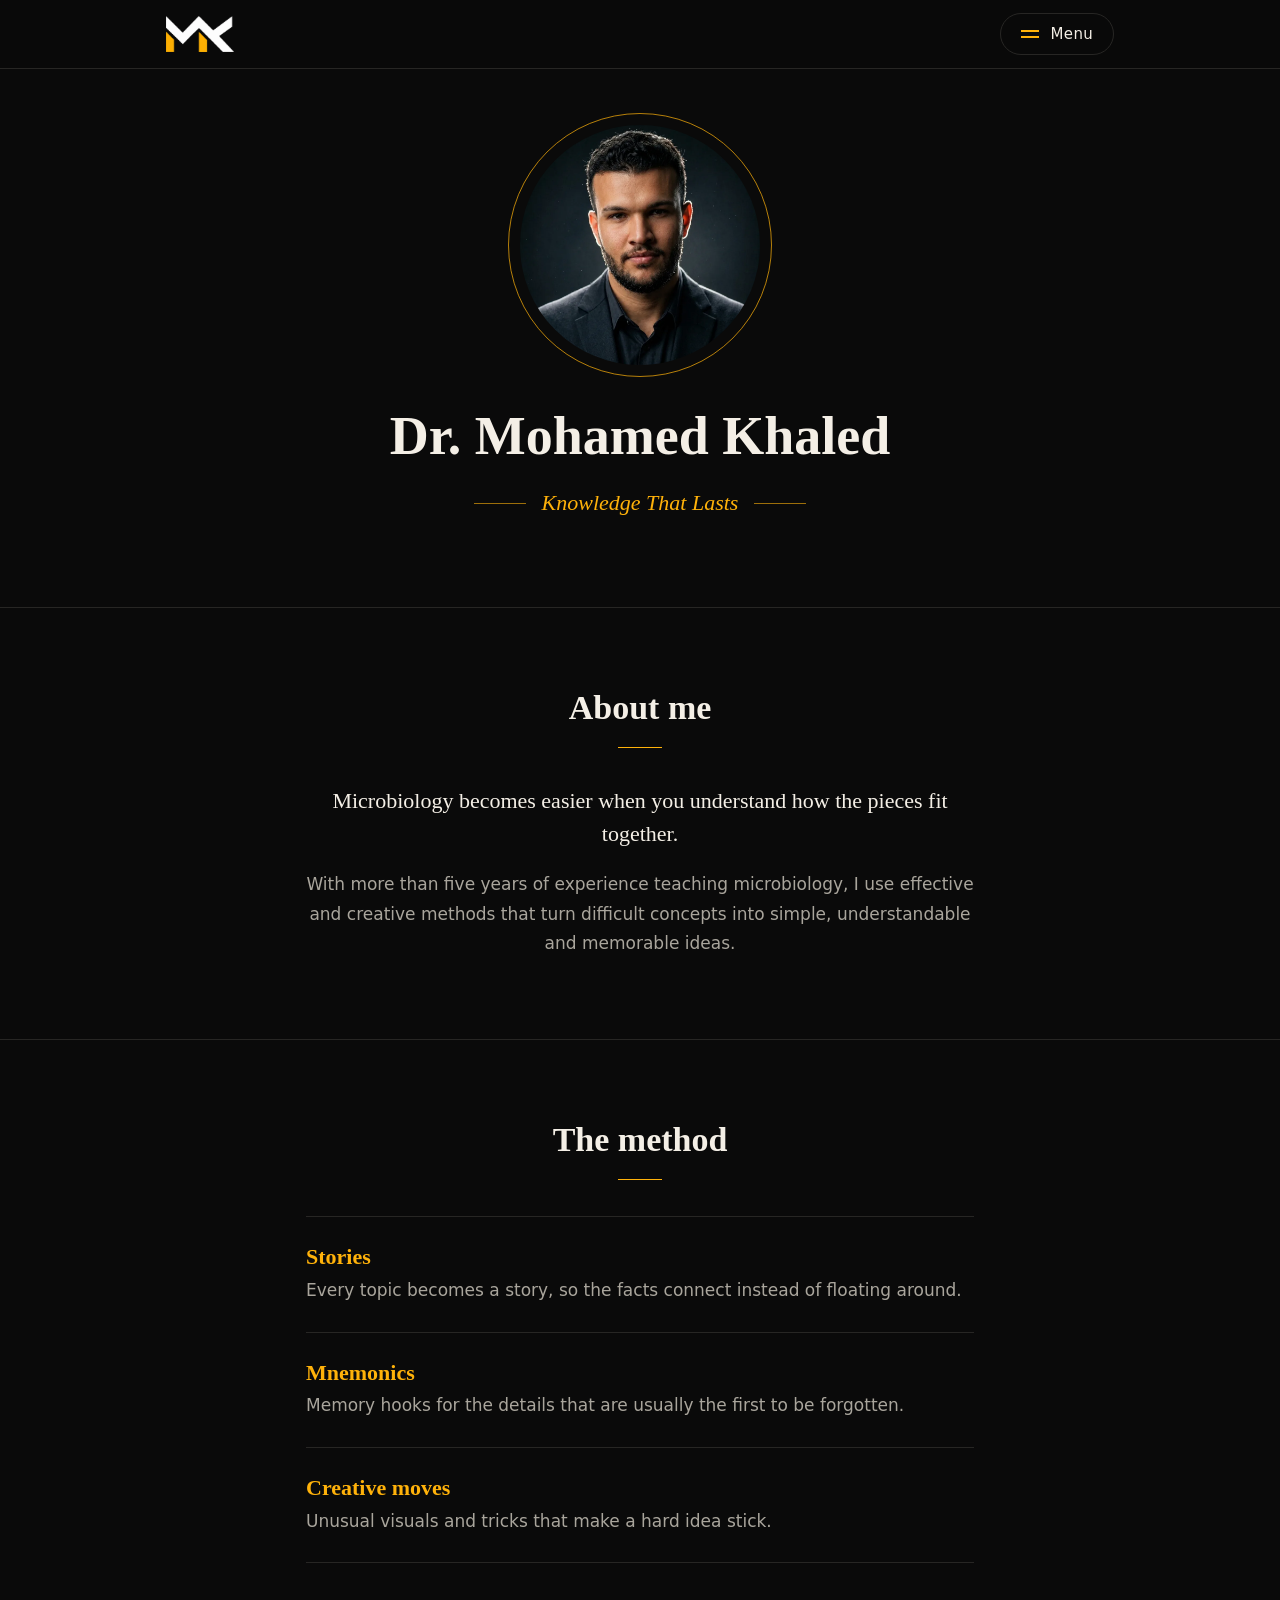
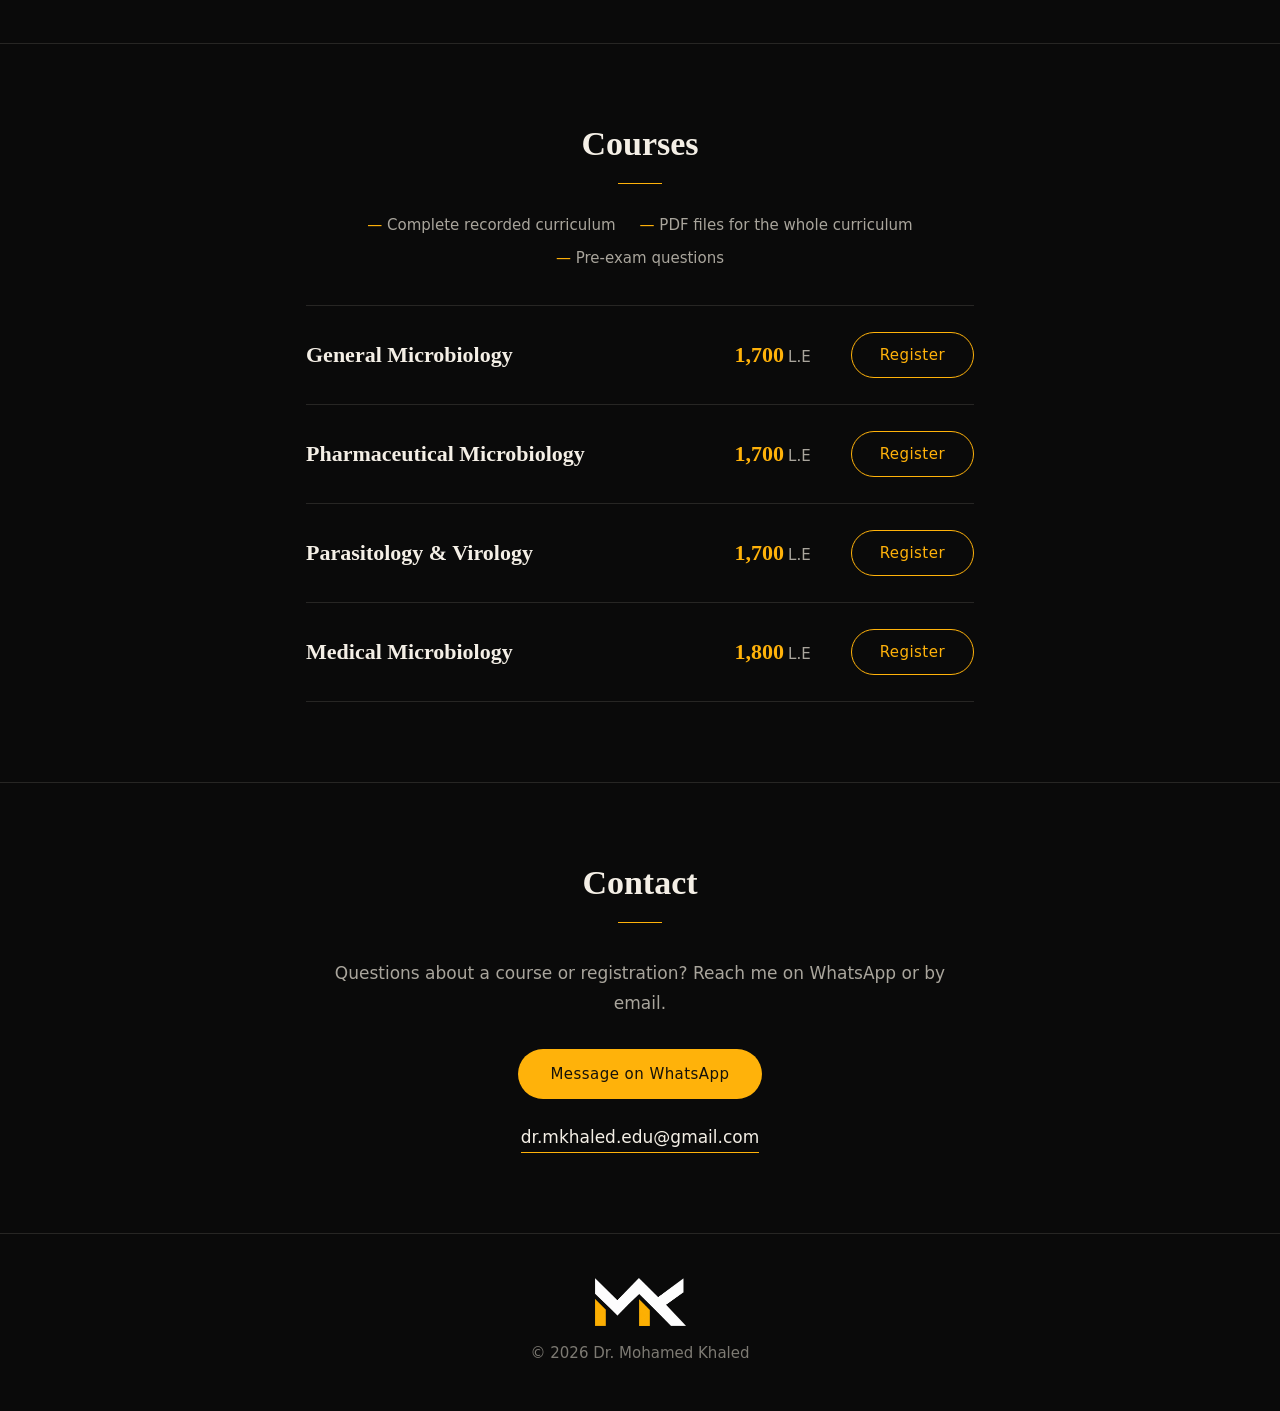
==== index.html @ de12c4f8 "Add files via upload" ====
<!DOCTYPE html>
<html lang="en">
<head>
<meta charset="utf-8">
<meta name="viewport" content="width=device-width, initial-scale=1, viewport-fit=cover">
<title>Dr. Mohamed Khaled | Knowledge That Lasts</title>
<meta name="description" content="Microbiology made simple with stories, mnemonics and creative tricks. Recorded courses by Dr. Mohamed Khaled.">
<meta name="theme-color" content="#0a0a0a">
<link rel="preload" href="playfair-display-latin-600-normal.woff2" as="font" type="font/woff2" crossorigin>
<link rel="icon" href="favicon.ico" sizes="any">
<link rel="icon" type="image/png" sizes="32x32" href="favicon-32.png">
<link rel="icon" type="image/png" sizes="512x512" href="icon-512.png">
<link rel="apple-touch-icon" href="apple-touch-icon.png">
<meta property="og:type" content="website">
<meta property="og:url" content="https://drkhalloud.com/">
<meta property="og:title" content="Dr. Mohamed Khaled | Knowledge That Lasts">
<meta property="og:description" content="Microbiology made simple with stories, mnemonics and creative tricks.">
<meta property="og:image" content="https://drkhalloud.com/og-image.png">
<meta name="twitter:card" content="summary_large_image">
<style>
@font-face{font-family:'Playfair Display';font-weight:500;font-style:normal;font-display:swap;src:url(playfair-display-latin-500-normal.woff2) format('woff2')}
@font-face{font-family:'Playfair Display';font-weight:600;font-style:normal;font-display:swap;src:url(playfair-display-latin-600-normal.woff2) format('woff2')}
@font-face{font-family:'Playfair Display';font-weight:500;font-style:italic;font-display:swap;src:url(playfair-display-latin-500-italic.woff2) format('woff2')}
@font-face{font-family:'Inter';font-weight:400;font-style:normal;font-display:swap;src:url(inter-latin-400-normal.woff2) format('woff2')}
@font-face{font-family:'Inter';font-weight:500;font-style:normal;font-display:swap;src:url(inter-latin-500-normal.woff2) format('woff2')}
:root{--bg:#0a0a0a;--rule:#272624;--ivory:#f4efe6;--soft:#a9a59c;--gold:#ffb20a;--serif:'Playfair Display',Georgia,'Times New Roman',serif;--sans:'Inter',system-ui,-apple-system,'Segoe UI',sans-serif;
--s-sm:15px;--s-body:17px;--s-lg:22px;--s-xl:34px;--s-2xl:clamp(38px,9.5vw,54px)}
*{box-sizing:border-box;margin:0;padding:0}
html{background:var(--bg);scroll-behavior:smooth;scroll-padding-top:84px}
body{font-family:var(--sans);background:var(--bg);color:var(--ivory);font-size:var(--s-body);line-height:1.75;font-weight:400;padding-top:env(safe-area-inset-top,0px);padding-bottom:env(safe-area-inset-bottom,0px);-webkit-font-smoothing:antialiased;overflow-x:hidden}
body.lock{overflow:hidden}
a{color:inherit}
:focus-visible{outline:2px solid var(--gold);outline-offset:4px}
.wrap{max-width:720px;margin:0 auto;padding:0 26px}
header{position:sticky;top:env(safe-area-inset-top,0px);z-index:20;background:rgba(10,10,10,.92);backdrop-filter:blur(12px);border-bottom:1px solid var(--rule)}
.bar{max-width:1000px;margin:0 auto;padding:0 26px;display:flex;align-items:center;justify-content:space-between;height:68px}
.bar img{height:36px;width:auto;display:block}
.menu-btn,.close{display:flex;align-items:center;gap:12px;background:none;border:1px solid var(--rule);color:var(--ivory);font:500 var(--s-sm) var(--sans);letter-spacing:.02em;padding:0 20px;height:42px;border-radius:999px;cursor:pointer}
.menu-btn:hover,.close:hover{border-color:var(--gold)}
.menu-btn i{display:block;width:18px;height:1.5px;background:var(--gold);box-shadow:0 6px 0 var(--gold);margin-bottom:6px}
.overlay{position:fixed;inset:0;z-index:30;background:var(--bg);display:none;flex-direction:column;padding:0 26px calc(30px + env(safe-area-inset-bottom,0px))}
.overlay.open{display:flex}
.overlay .top{display:flex;align-items:center;justify-content:space-between;height:68px;margin-top:env(safe-area-inset-top,0px)}
.overlay .top img{height:36px}
.overlay nav{flex:1;display:flex;flex-direction:column;justify-content:center;text-align:center}
.overlay nav a{font-family:var(--serif);font-weight:500;font-size:38px;line-height:1.4;text-decoration:none;padding:10px 0;border-bottom:1px solid var(--rule)}
.overlay nav a:last-child{border-bottom:0}
.overlay nav a:hover{color:var(--gold)}
.btn{display:inline-flex;align-items:center;justify-content:center;background:var(--gold);color:#15110a;font:500 var(--s-sm) var(--sans);letter-spacing:.03em;text-decoration:none;min-height:50px;padding:0 32px;border-radius:999px;transition:background .2s}
.btn:hover{background:#ffc43d}
.btn.ghost{background:none;color:var(--gold);border:1px solid var(--gold)}
.btn.ghost:hover{background:var(--gold);color:#15110a}
.hero{text-align:center;padding:56px 0 84px}
.photo{position:relative;width:min(240px,64vw);aspect-ratio:1;margin:0 auto 42px}
.photo::before{content:"";position:absolute;inset:-12px;border-radius:50%;border:1px solid var(--gold);opacity:.7}
.photo img{width:100%;height:100%;object-fit:cover;border-radius:50%;display:block}
h1{font-family:var(--serif);font-weight:600;font-size:var(--s-2xl);line-height:1.1}
.slogan{display:flex;align-items:center;justify-content:center;gap:16px;margin-top:18px;font-family:var(--serif);font-style:italic;font-weight:500;font-size:var(--s-lg);color:var(--gold)}
.slogan::before,.slogan::after{content:"";width:clamp(24px,8vw,52px);height:1px;background:var(--gold);opacity:.6}
section{padding:80px 0;border-top:1px solid var(--rule);text-align:center}
h2{font-family:var(--serif);font-weight:600;font-size:var(--s-xl);line-height:1.15}
h2::after{content:"";display:block;width:44px;height:1px;background:var(--gold);margin:20px auto 36px}
.lead{font-family:var(--serif);font-weight:500;font-size:var(--s-lg);line-height:1.5;margin-bottom:20px}
.soft{color:var(--soft)}
.way{text-align:left}
.way div{padding:26px 0;border-top:1px solid var(--rule)}
.way div:last-child{border-bottom:1px solid var(--rule)}
.way h3,.row h3{font-family:var(--serif);font-weight:600;font-size:var(--s-lg);line-height:1.3}
.way h3{color:var(--gold);margin-bottom:4px}
.incl{list-style:none;display:flex;flex-wrap:wrap;gap:6px 24px;justify-content:center;color:var(--soft);font-size:var(--s-sm);margin:-8px 0 34px}
.incl li::before{content:"\2014\00a0";color:var(--gold)}
.list{text-align:left;border-top:1px solid var(--rule)}
.row{display:grid;grid-template-columns:1fr auto;gap:14px 20px;align-items:center;padding:26px 0;border-bottom:1px solid var(--rule)}
.price{font-family:var(--serif);font-weight:600;font-size:var(--s-lg);color:var(--gold);white-space:nowrap}
.price small{font-family:var(--sans);font-size:var(--s-sm);color:var(--soft);margin-left:4px;font-weight:400}
.row .btn{grid-column:1/-1}
.mail{display:block;margin:24px auto 0;color:var(--ivory);text-decoration:none;font-size:var(--s-body);border-bottom:1px solid var(--gold);width:max-content;max-width:100%;word-break:break-all}
.mail:hover{color:var(--gold)}
footer{border-top:1px solid var(--rule);padding:44px 0;text-align:center;color:#7d7a73;font-size:var(--s-sm)}
footer img{height:48px;margin:0 auto 14px;display:block}
@media(min-width:760px){
.row{grid-template-columns:1fr auto auto;gap:0 40px}
.row .btn{grid-column:auto;min-height:46px;padding:0 28px}
}
@media(prefers-reduced-motion:reduce){html{scroll-behavior:auto}.btn{transition:none}}
</style>
</head>
<body>
<header><div class="bar">
<a href="#top" aria-label="Home"><img src="logo.png" alt="MK" width="68" height="36"></a>
<button class="menu-btn" id="open" aria-expanded="false" aria-controls="menu"><i></i>Menu</button>
</div></header>

<div class="overlay" id="menu" role="dialog" aria-modal="true" aria-label="Menu">
<div class="top"><img src="logo.png" alt="MK" width="68" height="36"><button class="close" id="close">Close</button></div>
<nav><a href="#about">About me</a><a href="#method">The method</a><a href="#courses">Courses</a><a href="#contact">Contact</a></nav>
</div>

<main id="top">
<div class="wrap hero">
<div class="photo"><img src="photo.webp" alt="Portrait of Dr. Mohamed Khaled" width="900" height="900"></div>
<h1>Dr. Mohamed Khaled</h1>
<p class="slogan">Knowledge That Lasts</p>
</div>

<section id="about"><div class="wrap">
<h2>About me</h2>
<p class="lead">Microbiology becomes easier when you understand how the pieces fit together.</p>
<p class="soft">With more than five years of experience teaching microbiology, I use effective and creative methods that turn difficult concepts into simple, understandable and memorable ideas.</p>
</div></section>

<section id="method"><div class="wrap">
<h2>The method</h2>
<div class="way">
<div><h3>Stories</h3><p class="soft">Every topic becomes a story, so the facts connect instead of floating around.</p></div>
<div><h3>Mnemonics</h3><p class="soft">Memory hooks for the details that are usually the first to be forgotten.</p></div>
<div><h3>Creative moves</h3><p class="soft">Unusual visuals and tricks that make a hard idea stick.</p></div>
</div>
</div></section>

<section id="courses"><div class="wrap">
<h2>Courses</h2>
<ul class="incl"><li>Complete recorded curriculum</li><li>PDF files for the whole curriculum</li><li>Pre-exam questions</li></ul>
<div class="list">
<div class="row"><h3>General Microbiology</h3><span class="price">1,700<small>L.E</small></span><a class="btn ghost" href="https://wa.me/201142533114?text=I%20would%20like%20to%20register%20for%20the%20General%20Microbiology%20course.">Register</a></div>
<div class="row"><h3>Pharmaceutical Microbiology</h3><span class="price">1,700<small>L.E</small></span><a class="btn ghost" href="https://wa.me/201142533114?text=I%20would%20like%20to%20register%20for%20the%20Pharmaceutical%20Microbiology%20course.">Register</a></div>
<div class="row"><h3>Parasitology &amp; Virology</h3><span class="price">1,700<small>L.E</small></span><a class="btn ghost" href="https://wa.me/201142533114?text=I%20would%20like%20to%20register%20for%20the%20Parasitology%20%26%20Virology%20course.">Register</a></div>
<div class="row"><h3>Medical Microbiology</h3><span class="price">1,800<small>L.E</small></span><a class="btn ghost" href="https://wa.me/201142533114?text=I%20would%20like%20to%20register%20for%20the%20Medical%20Microbiology%20course.">Register</a></div>
</div>
</div></section>

<section id="contact"><div class="wrap">
<h2>Contact</h2>
<p class="soft" style="margin-bottom:30px">Questions about a course or registration? Reach me on WhatsApp or by email.</p>
<a class="btn" href="https://wa.me/201142533114">Message on WhatsApp</a>
<a class="mail" href="mailto:dr.mkhaled.edu@gmail.com">dr.mkhaled.edu@gmail.com</a>
</div></section>
</main>

<footer><img src="logo.png" alt="MK" width="91" height="48">&copy; 2026 Dr. Mohamed Khaled</footer>

<script>
(function(){
var m=document.getElementById('menu'),o=document.getElementById('open'),c=document.getElementById('close');
function set(v){m.classList.toggle('open',v);document.body.classList.toggle('lock',v);o.setAttribute('aria-expanded',v);(v?c:o).focus()}
o.addEventListener('click',function(){set(true)});
c.addEventListener('click',function(){set(false)});
m.querySelectorAll('a').forEach(function(a){a.addEventListener('click',function(){m.classList.remove('open');document.body.classList.remove('lock');o.setAttribute('aria-expanded',false)})});
document.addEventListener('keydown',function(e){if(e.key==='Escape'&&m.classList.contains('open'))set(false)});
})();
</script>
</body>
</html>
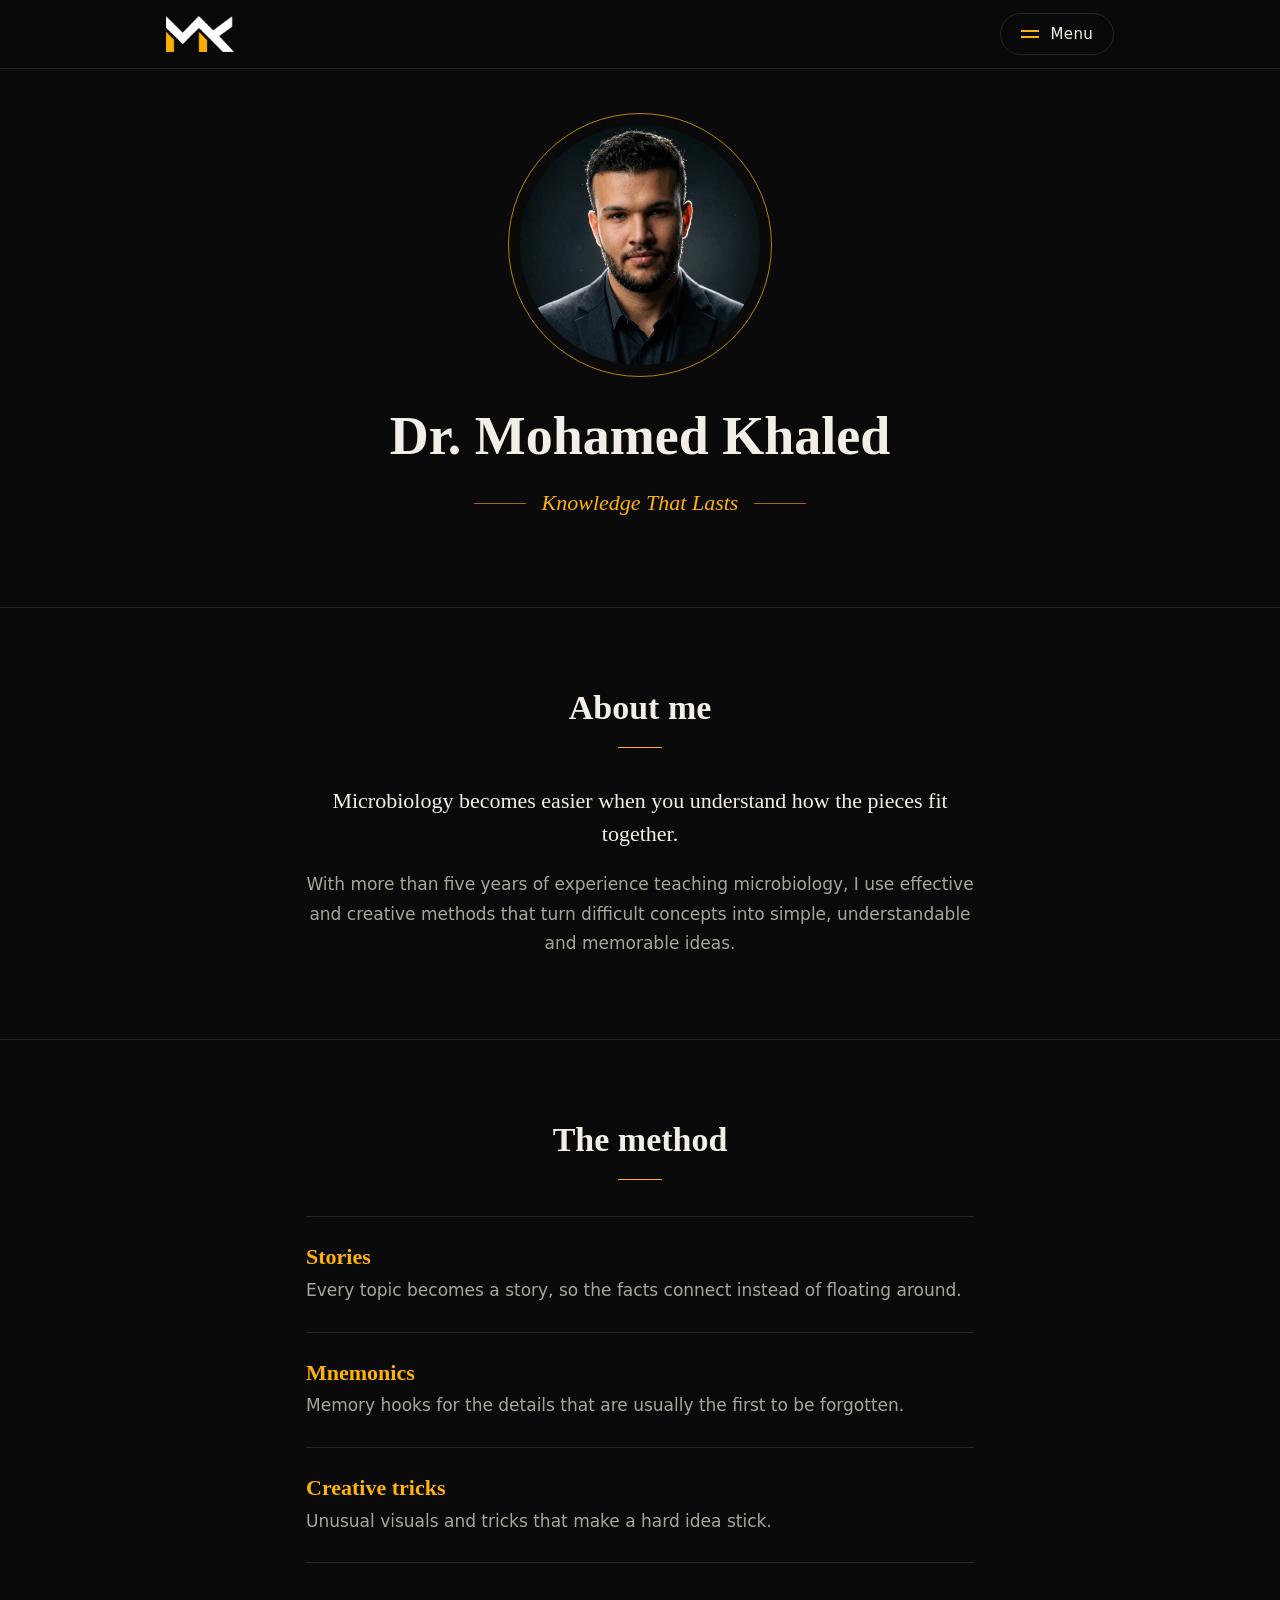
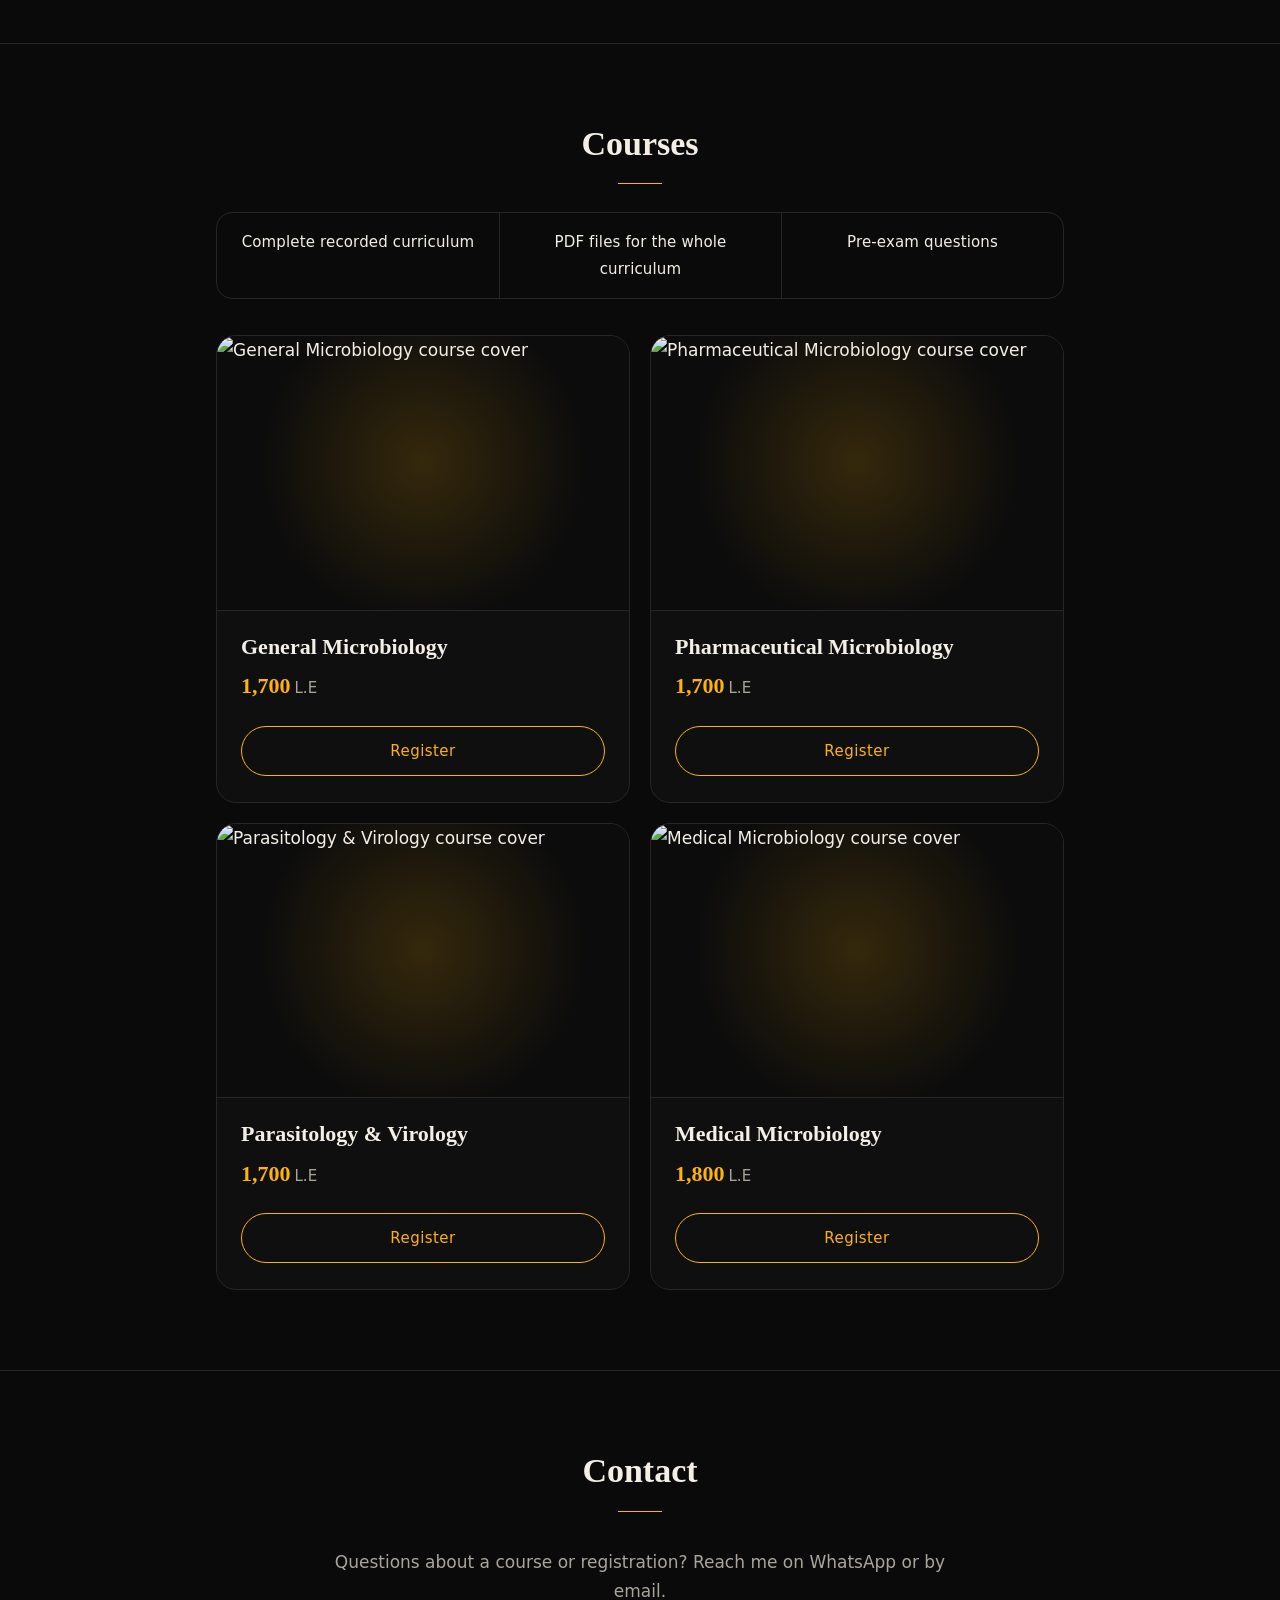
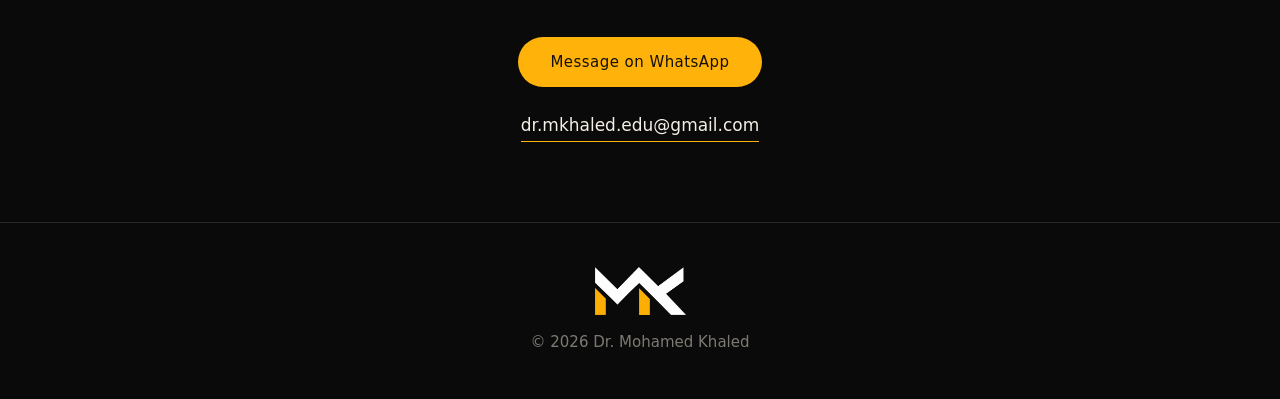
==== commit c405bd16: "Add files via upload" ====
--- a/index.html
+++ b/index.html
@@ -3,8 +3,8 @@
 <head>
 <meta charset="utf-8">
 <meta name="viewport" content="width=device-width, initial-scale=1, viewport-fit=cover">
-<title>Dr. Mohamed Khaled | Knowledge That Lasts</title>
-<meta name="description" content="Microbiology made simple with stories, mnemonics and creative tricks. Recorded courses by Dr. Mohamed Khaled.">
+<title>Dr. Mohamed Khaled (Dr. Khalloud) | Microbiology Courses for Pharmacy &amp; Medical Students</title>
+<meta name="description" content="Dr. Mohamed Khaled teaches microbiology to pharmacy and medical students with stories and mnemonics. Recorded courses with PDFs and pre-exam questions.">
 <meta name="theme-color" content="#0a0a0a">
 <link rel="preload" href="playfair-display-latin-600-normal.woff2" as="font" type="font/woff2" crossorigin>
 <link rel="icon" href="favicon.ico" sizes="any">
@@ -14,9 +14,17 @@
 <meta property="og:type" content="website">
 <meta property="og:url" content="https://drkhalloud.com/">
 <meta property="og:title" content="Dr. Mohamed Khaled | Knowledge That Lasts">
-<meta property="og:description" content="Microbiology made simple with stories, mnemonics and creative tricks.">
+<meta property="og:description" content="Dr. Mohamed Khaled teaches microbiology to pharmacy and medical students with stories and mnemonics. Recorded courses with PDFs and pre-exam questions.">
 <meta property="og:image" content="https://drkhalloud.com/og-image.png">
 <meta name="twitter:card" content="summary_large_image">
+<link rel="canonical" href="https://drkhalloud.com/">
+<meta name="robots" content="index,follow,max-image-preview:large">
+<meta name="author" content="Dr. Mohamed Khaled">
+<meta property="og:site_name" content="Dr. Mohamed Khaled">
+<meta property="og:image:alt" content="Dr. Mohamed Khaled, Knowledge That Lasts">
+<meta name="twitter:title" content="Dr. Mohamed Khaled | Knowledge That Lasts">
+<meta name="twitter:description" content="Dr. Mohamed Khaled teaches microbiology to pharmacy and medical students with stories and mnemonics. Recorded courses with PDFs and pre-exam questions.">
+<meta name="twitter:image" content="https://drkhalloud.com/og-image.png">
 <style>
 @font-face{font-family:'Playfair Display';font-weight:500;font-style:normal;font-display:swap;src:url(playfair-display-latin-500-normal.woff2) format('woff2')}
 @font-face{font-family:'Playfair Display';font-weight:600;font-style:normal;font-display:swap;src:url(playfair-display-latin-600-normal.woff2) format('woff2')}
@@ -65,10 +73,7 @@
 .way{text-align:left}
 .way div{padding:26px 0;border-top:1px solid var(--rule)}
 .way div:last-child{border-bottom:1px solid var(--rule)}
-.way h3,.row h3{font-family:var(--serif);font-weight:600;font-size:var(--s-lg);line-height:1.3}
 .way h3{color:var(--gold);margin-bottom:4px}
-.incl{list-style:none;display:flex;flex-wrap:wrap;gap:6px 24px;justify-content:center;color:var(--soft);font-size:var(--s-sm);margin:-8px 0 34px}
-.incl li::before{content:"\2014\00a0";color:var(--gold)}
 .list{text-align:left;border-top:1px solid var(--rule)}
 .row{display:grid;grid-template-columns:1fr auto;gap:14px 20px;align-items:center;padding:26px 0;border-bottom:1px solid var(--rule)}
 .price{font-family:var(--serif);font-weight:600;font-size:var(--s-lg);color:var(--gold);white-space:nowrap}
@@ -83,7 +88,27 @@
 .row .btn{grid-column:auto;min-height:46px;padding:0 28px}
 }
 @media(prefers-reduced-motion:reduce){html{scroll-behavior:auto}.btn{transition:none}}
+.way h3,.course h3{font-family:var(--serif);font-weight:600;font-size:var(--s-lg);line-height:1.3}
+#courses .wrap{max-width:900px}
+.courses{display:grid;gap:20px;text-align:left}
+.course{border:1px solid var(--rule);border-radius:20px;overflow:hidden;background:#0f0f0f;display:flex;flex-direction:column;transition:border-color .25s,transform .25s}
+.course:hover{border-color:rgba(255,178,10,.55);transform:translateY(-3px)}
+.cover{aspect-ratio:3/2;background:radial-gradient(circle at 50% 46%,rgba(255,178,10,.17),transparent 64%),#0c0c0c;border-bottom:1px solid var(--rule)}
+.course .body{padding:22px 24px 26px;display:flex;flex-direction:column;gap:6px;flex:1}
+.course .btn{margin-top:auto;width:100%}
+.course .price{margin-bottom:14px}
+.hero{position:relative}
+.hero::before{content:"";position:absolute;z-index:-1;top:20px;left:50%;width:520px;height:520px;margin-left:-260px;background:radial-gradient(circle,rgba(255,178,10,.12),transparent 64%)}
+@media(min-width:760px){.courses{grid-template-columns:1fr 1fr}}
+@media(prefers-reduced-motion:reduce){.course{transition:none}.course:hover{transform:none}}
+.cover{position:relative;overflow:hidden}
+.cover .shot{width:100%;height:100%;object-fit:cover;display:block}
+.incl{list-style:none;display:grid;border:1px solid var(--rule);border-radius:16px;overflow:hidden;margin:-8px 0 36px;text-align:center}
+.incl li{padding:16px 18px;color:var(--ivory);font-size:var(--s-sm);letter-spacing:.01em}
+.incl li+li{border-top:1px solid var(--rule)}
+@media(min-width:760px){.incl{grid-template-columns:repeat(3,1fr)}.incl li+li{border-top:0;border-left:1px solid var(--rule)}}
 </style>
+<script type="application/ld+json">{"@context": "https://schema.org", "@graph": [{"@type": "Person", "@id": "https://drkhalloud.com/#person", "name": "Mohamed Khaled", "alternateName": ["Dr. Mohamed Khaled", "Dr. Khalloud", "dr.khalloud"], "jobTitle": "Microbiology educator", "url": "https://drkhalloud.com/", "image": "https://drkhalloud.com/og-image.png", "email": "dr.mkhaled.edu@gmail.com", "description": "Microbiology educator teaching pharmacy and medical students with stories, mnemonics and creative tricks."}, {"@type": "WebSite", "@id": "https://drkhalloud.com/#website", "url": "https://drkhalloud.com/", "name": "Dr. Mohamed Khaled", "publisher": {"@id": "https://drkhalloud.com/#person"}}, {"@type": "Course", "name": "General Microbiology", "description": "Recorded microbiology course with PDF files for the whole curriculum and pre-exam questions.", "provider": {"@id": "https://drkhalloud.com/#person"}, "inLanguage": "en", "offers": {"@type": "Offer", "price": "1700", "priceCurrency": "EGP", "url": "https://drkhalloud.com/#courses", "category": "Paid"}, "image": "https://drkhalloud.com/general-microbiology.webp"}, {"@type": "Course", "name": "Pharmaceutical Microbiology", "description": "Recorded microbiology course with PDF files for the whole curriculum and pre-exam questions.", "provider": {"@id": "https://drkhalloud.com/#person"}, "inLanguage": "en", "offers": {"@type": "Offer", "price": "1700", "priceCurrency": "EGP", "url": "https://drkhalloud.com/#courses", "category": "Paid"}, "image": "https://drkhalloud.com/pharmaceutical-microbiology.webp"}, {"@type": "Course", "name": "Parasitology & Virology", "description": "Recorded microbiology course with PDF files for the whole curriculum and pre-exam questions.", "provider": {"@id": "https://drkhalloud.com/#person"}, "inLanguage": "en", "offers": {"@type": "Offer", "price": "1700", "priceCurrency": "EGP", "url": "https://drkhalloud.com/#courses", "category": "Paid"}, "image": "https://drkhalloud.com/parasitology-virology.webp"}, {"@type": "Course", "name": "Medical Microbiology", "description": "Recorded microbiology course with PDF files for the whole curriculum and pre-exam questions.", "provider": {"@id": "https://drkhalloud.com/#person"}, "inLanguage": "en", "offers": {"@type": "Offer", "price": "1800", "priceCurrency": "EGP", "url": "https://drkhalloud.com/#courses", "category": "Paid"}, "image": "https://drkhalloud.com/medical-microbiology.webp"}]}</script>
 </head>
 <body>
 <header><div class="bar">
@@ -114,18 +139,18 @@
 <div class="way">
 <div><h3>Stories</h3><p class="soft">Every topic becomes a story, so the facts connect instead of floating around.</p></div>
 <div><h3>Mnemonics</h3><p class="soft">Memory hooks for the details that are usually the first to be forgotten.</p></div>
-<div><h3>Creative moves</h3><p class="soft">Unusual visuals and tricks that make a hard idea stick.</p></div>
+<div><h3>Creative tricks</h3><p class="soft">Unusual visuals and tricks that make a hard idea stick.</p></div>
 </div>
 </div></section>
 
 <section id="courses"><div class="wrap">
 <h2>Courses</h2>
 <ul class="incl"><li>Complete recorded curriculum</li><li>PDF files for the whole curriculum</li><li>Pre-exam questions</li></ul>
-<div class="list">
-<div class="row"><h3>General Microbiology</h3><span class="price">1,700<small>L.E</small></span><a class="btn ghost" href="https://wa.me/201142533114?text=I%20would%20like%20to%20register%20for%20the%20General%20Microbiology%20course.">Register</a></div>
-<div class="row"><h3>Pharmaceutical Microbiology</h3><span class="price">1,700<small>L.E</small></span><a class="btn ghost" href="https://wa.me/201142533114?text=I%20would%20like%20to%20register%20for%20the%20Pharmaceutical%20Microbiology%20course.">Register</a></div>
-<div class="row"><h3>Parasitology &amp; Virology</h3><span class="price">1,700<small>L.E</small></span><a class="btn ghost" href="https://wa.me/201142533114?text=I%20would%20like%20to%20register%20for%20the%20Parasitology%20%26%20Virology%20course.">Register</a></div>
-<div class="row"><h3>Medical Microbiology</h3><span class="price">1,800<small>L.E</small></span><a class="btn ghost" href="https://wa.me/201142533114?text=I%20would%20like%20to%20register%20for%20the%20Medical%20Microbiology%20course.">Register</a></div>
+<div class="courses">
+<article class="course"><div class="cover"><img class="shot" src="general-microbiology.webp" alt="General Microbiology course cover" width="766" height="509" loading="lazy" decoding="async"></div><div class="body"><h3>General Microbiology</h3><div class="price">1,700<small>L.E</small></div><a class="btn ghost" href="https://wa.me/201142533114?text=I%20would%20like%20to%20register%20for%20the%20General%20Microbiology%20course.">Register</a></div></article>
+<article class="course"><div class="cover"><img class="shot" src="pharmaceutical-microbiology.webp" alt="Pharmaceutical Microbiology course cover" width="766" height="509" loading="lazy" decoding="async"></div><div class="body"><h3>Pharmaceutical Microbiology</h3><div class="price">1,700<small>L.E</small></div><a class="btn ghost" href="https://wa.me/201142533114?text=I%20would%20like%20to%20register%20for%20the%20Pharmaceutical%20Microbiology%20course.">Register</a></div></article>
+<article class="course"><div class="cover"><img class="shot" src="parasitology-virology.webp" alt="Parasitology & Virology course cover" width="766" height="509" loading="lazy" decoding="async"></div><div class="body"><h3>Parasitology &amp; Virology</h3><div class="price">1,700<small>L.E</small></div><a class="btn ghost" href="https://wa.me/201142533114?text=I%20would%20like%20to%20register%20for%20the%20Parasitology%20%26%20Virology%20course.">Register</a></div></article>
+<article class="course"><div class="cover"><img class="shot" src="medical-microbiology.webp" alt="Medical Microbiology course cover" width="766" height="509" loading="lazy" decoding="async"></div><div class="body"><h3>Medical Microbiology</h3><div class="price">1,800<small>L.E</small></div><a class="btn ghost" href="https://wa.me/201142533114?text=I%20would%20like%20to%20register%20for%20the%20Medical%20Microbiology%20course.">Register</a></div></article>
 </div>
 </div></section>
 
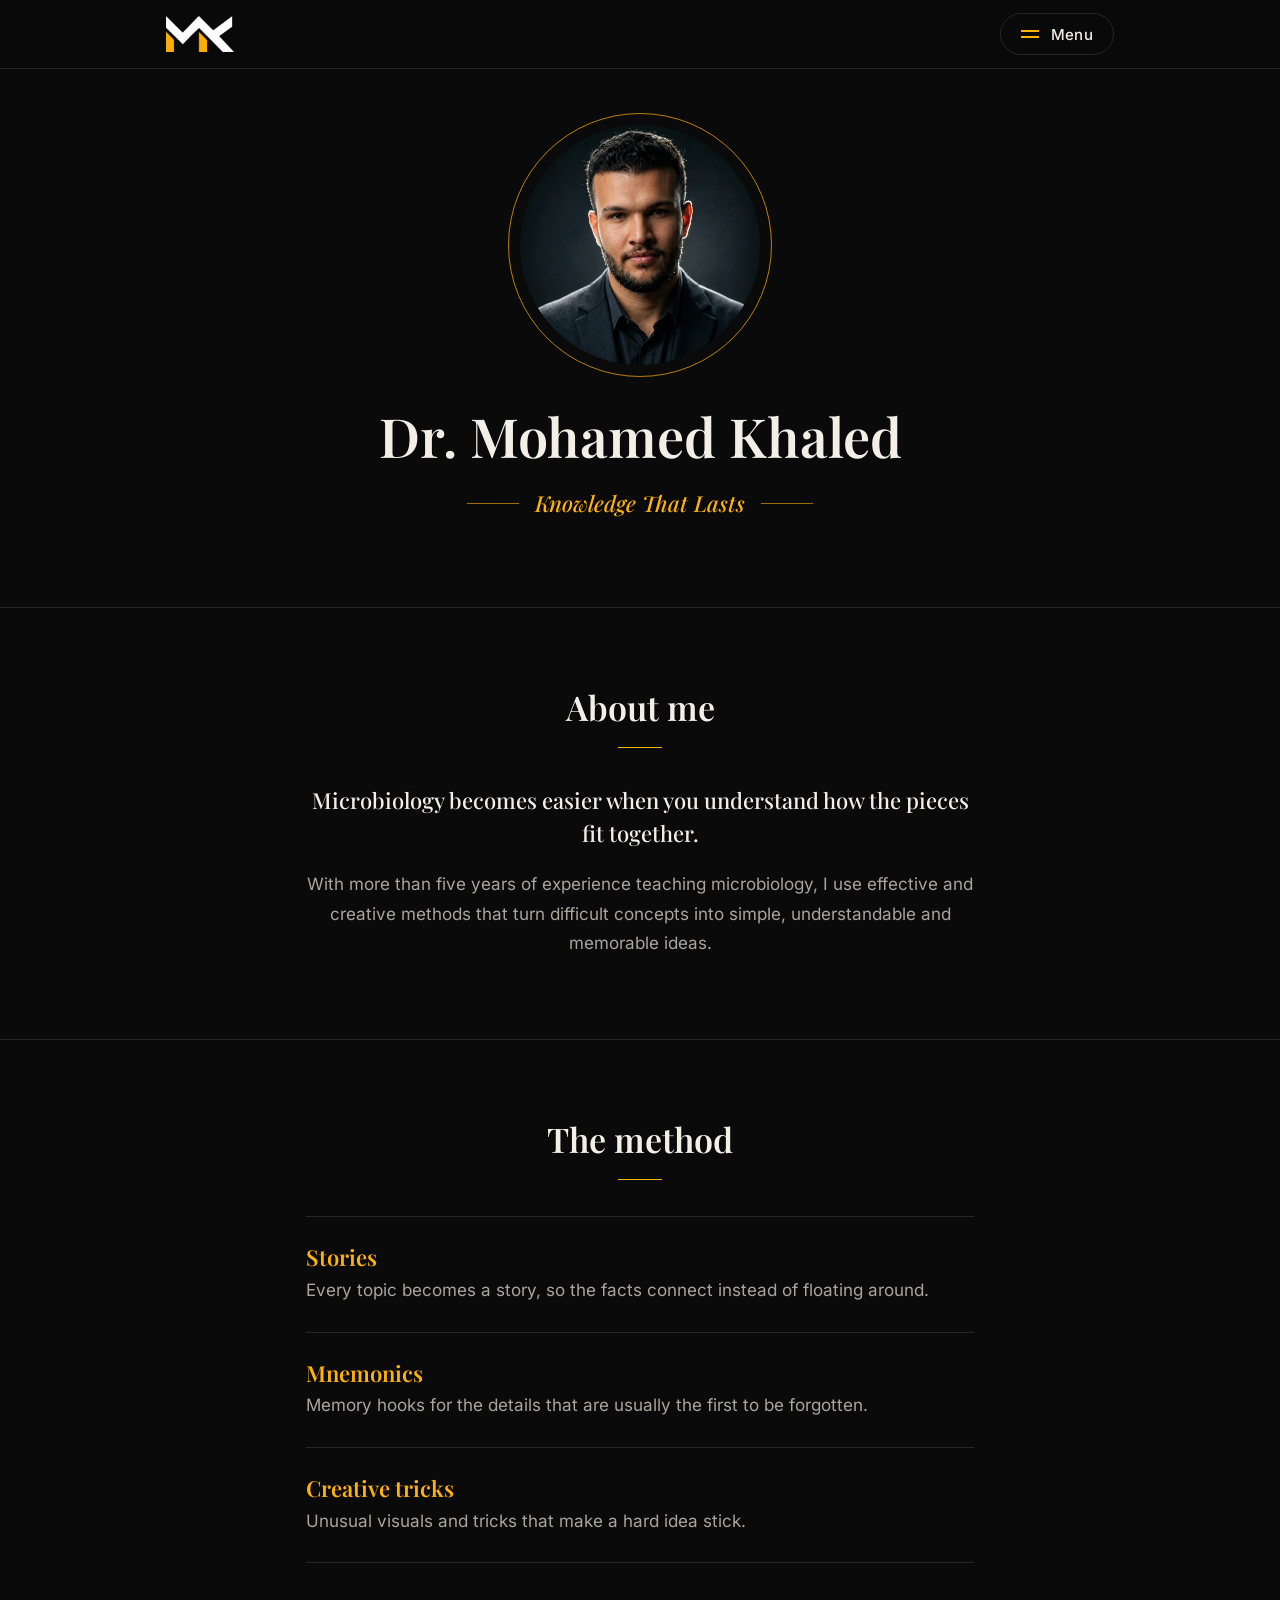
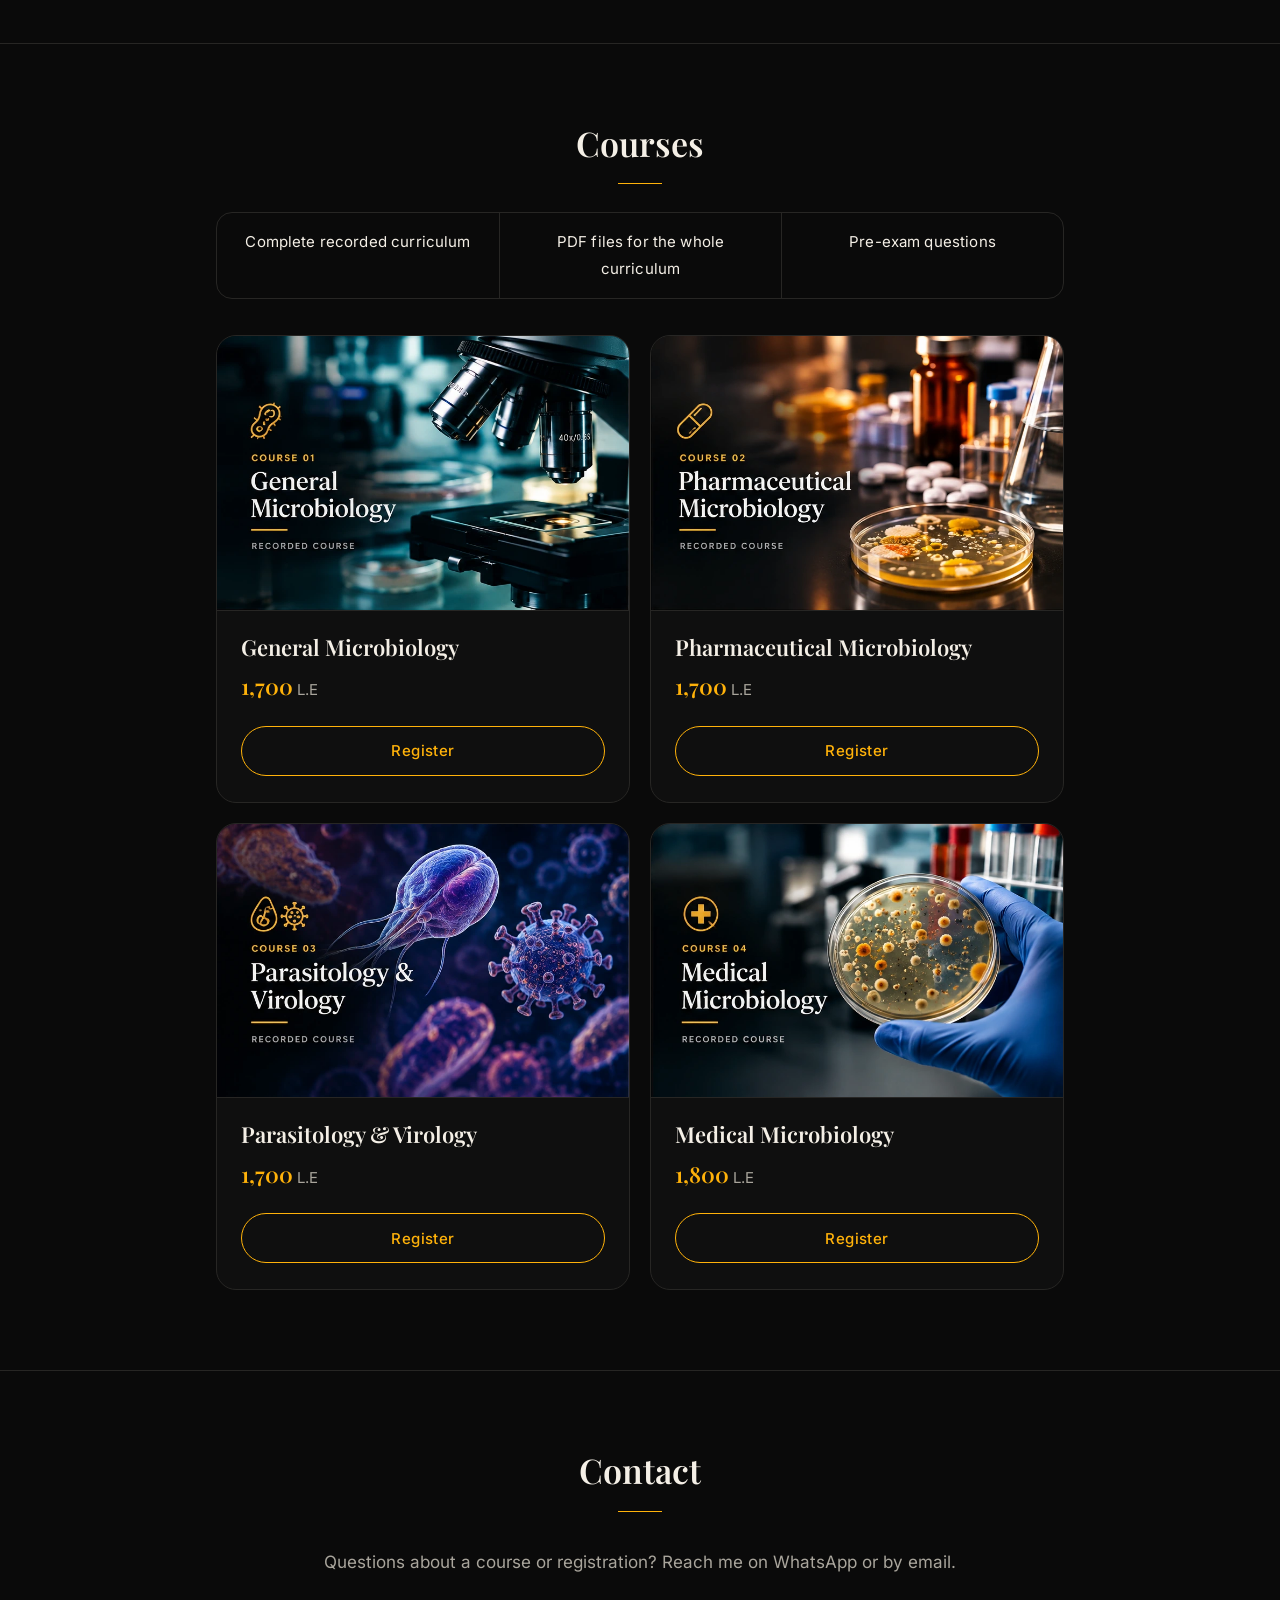
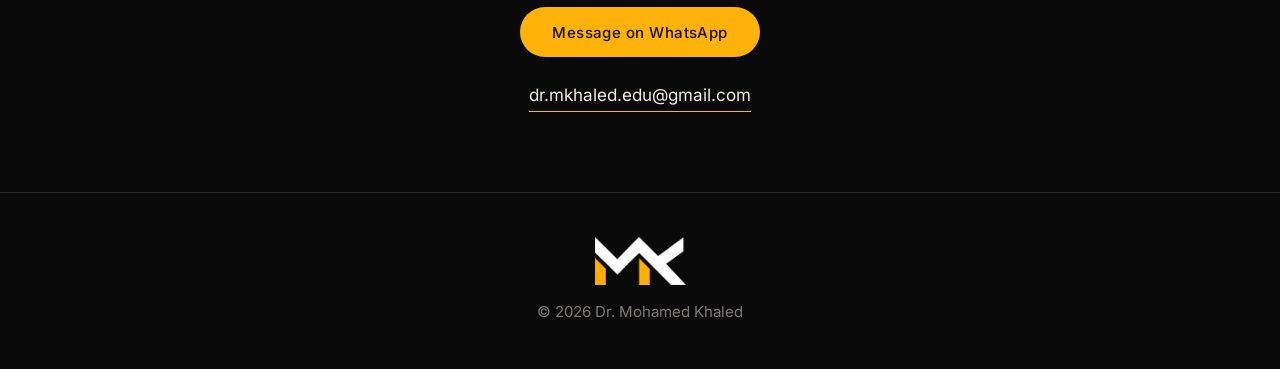
==== commit e56d13df: "Add files via upload" ====
--- a/index.html
+++ b/index.html
@@ -6,7 +6,6 @@
 <title>Dr. Mohamed Khaled (Dr. Khalloud) | Microbiology Courses for Pharmacy &amp; Medical Students</title>
 <meta name="description" content="Dr. Mohamed Khaled teaches microbiology to pharmacy and medical students with stories and mnemonics. Recorded courses with PDFs and pre-exam questions.">
 <meta name="theme-color" content="#0a0a0a">
-<link rel="preload" href="playfair-display-latin-600-normal.woff2" as="font" type="font/woff2" crossorigin>
 <link rel="icon" href="favicon.ico" sizes="any">
 <link rel="icon" type="image/png" sizes="32x32" href="favicon-32.png">
 <link rel="icon" type="image/png" sizes="512x512" href="icon-512.png">
@@ -26,11 +25,11 @@
 <meta name="twitter:description" content="Dr. Mohamed Khaled teaches microbiology to pharmacy and medical students with stories and mnemonics. Recorded courses with PDFs and pre-exam questions.">
 <meta name="twitter:image" content="https://drkhalloud.com/og-image.png">
 <style>
-@font-face{font-family:'Playfair Display';font-weight:500;font-style:normal;font-display:swap;src:url(playfair-display-latin-500-normal.woff2) format('woff2')}
-@font-face{font-family:'Playfair Display';font-weight:600;font-style:normal;font-display:swap;src:url(playfair-display-latin-600-normal.woff2) format('woff2')}
-@font-face{font-family:'Playfair Display';font-weight:500;font-style:italic;font-display:swap;src:url(playfair-display-latin-500-italic.woff2) format('woff2')}
-@font-face{font-family:'Inter';font-weight:400;font-style:normal;font-display:swap;src:url(inter-latin-400-normal.woff2) format('woff2')}
-@font-face{font-family:'Inter';font-weight:500;font-style:normal;font-display:swap;src:url(inter-latin-500-normal.woff2) format('woff2')}
+@font-face{font-family:'Playfair Display';font-weight:500;font-style:normal;font-display:swap;src:url([data-uri]) format('woff2')}
+@font-face{font-family:'Playfair Display';font-weight:600;font-style:normal;font-display:swap;src:url([data-uri]) format('woff2')}
+@font-face{font-family:'Playfair Display';font-weight:500;font-style:italic;font-display:swap;src:url([data-uri]) format('woff2')}
+@font-face{font-family:'Inter';font-weight:400;font-style:normal;font-display:swap;src:url([data-uri]) format('woff2')}
+@font-face{font-family:'Inter';font-weight:500;font-style:normal;font-display:swap;src:url([data-uri]) format('woff2')}
 :root{--bg:#0a0a0a;--rule:#272624;--ivory:#f4efe6;--soft:#a9a59c;--gold:#ffb20a;--serif:'Playfair Display',Georgia,'Times New Roman',serif;--sans:'Inter',system-ui,-apple-system,'Segoe UI',sans-serif;
 --s-sm:15px;--s-body:17px;--s-lg:22px;--s-xl:34px;--s-2xl:clamp(38px,9.5vw,54px)}
 *{box-sizing:border-box;margin:0;padding:0}
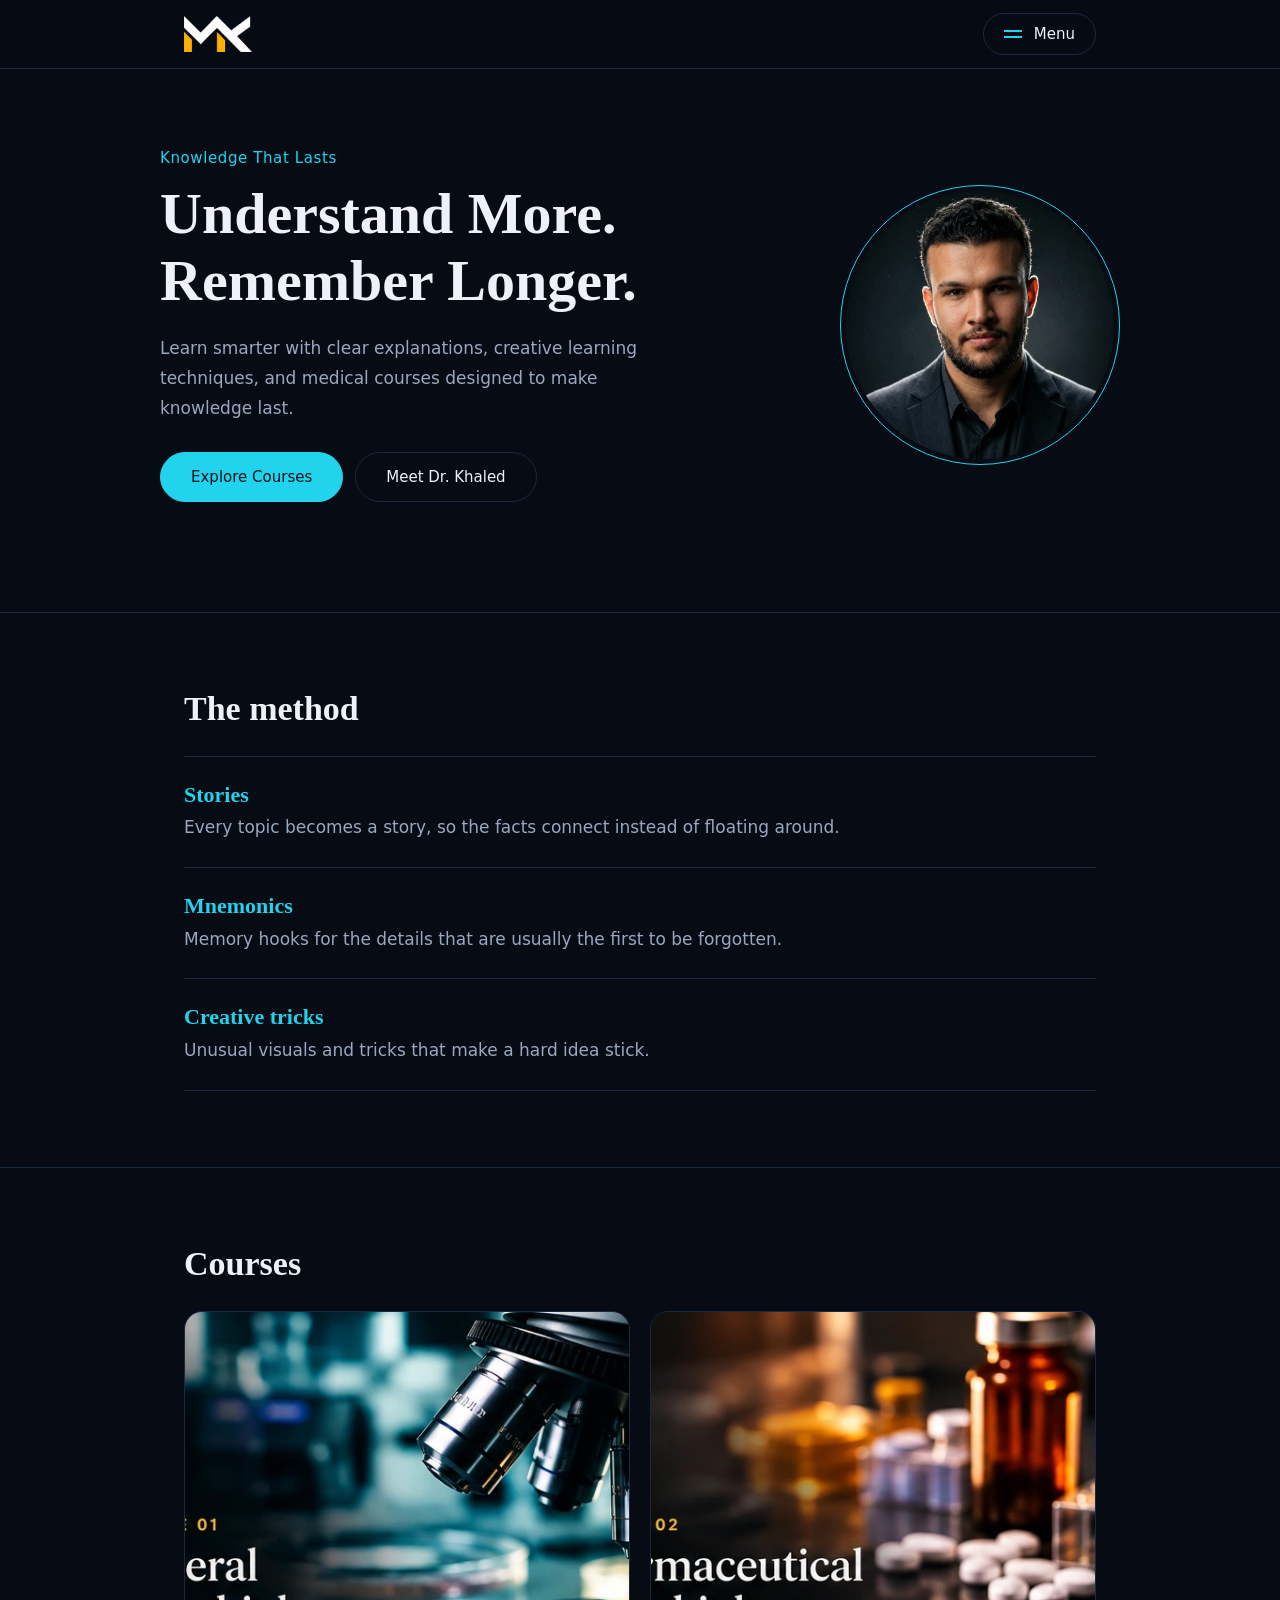
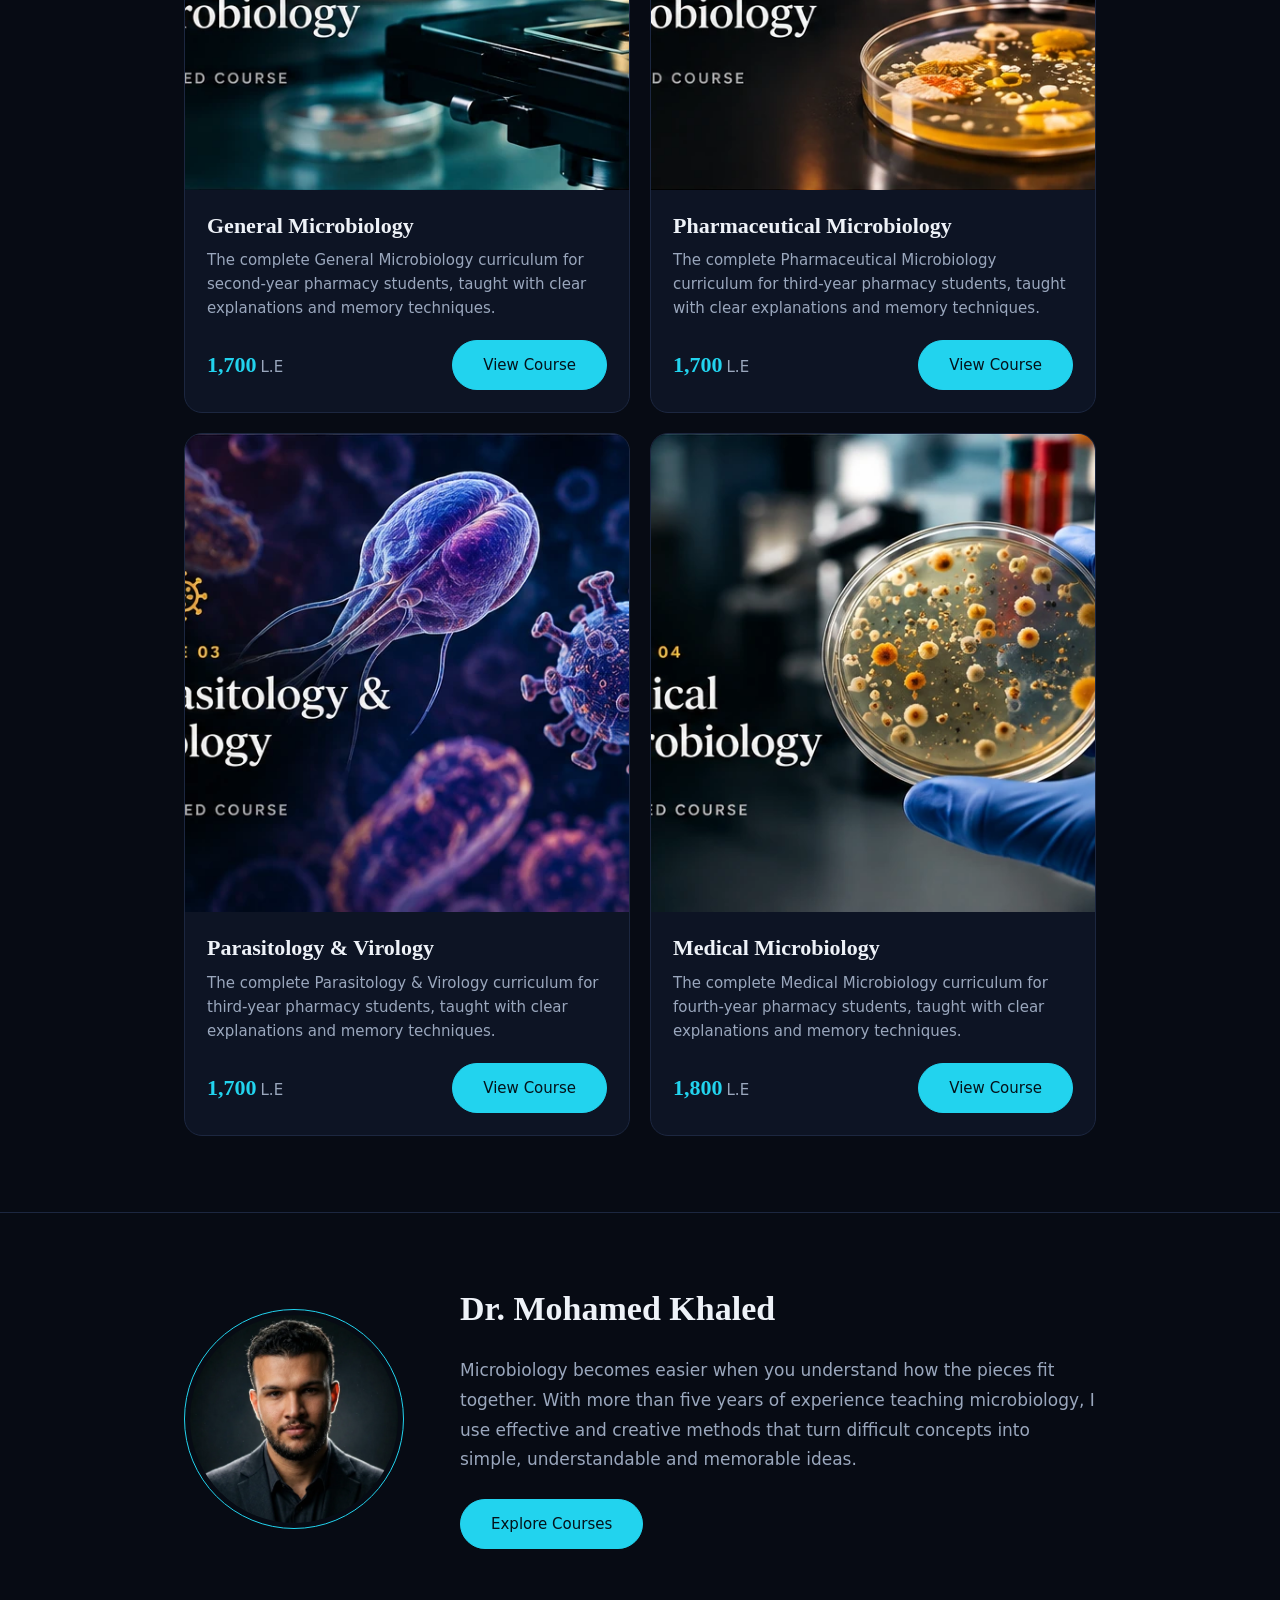
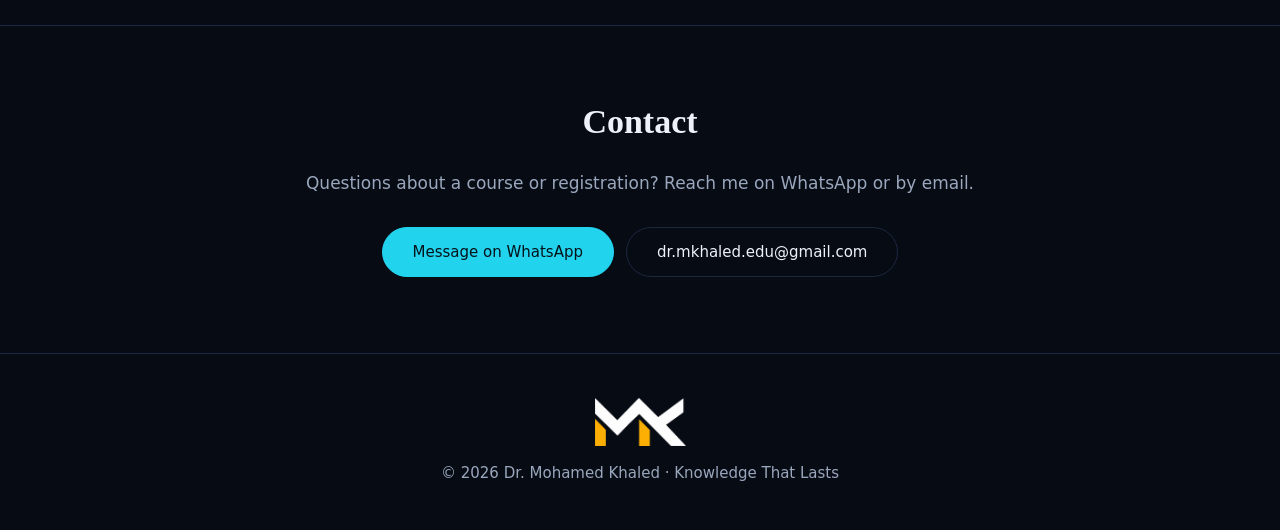
==== commit ae15f915: "Add files via upload" ====
--- a/index.html
+++ b/index.html
@@ -1,177 +1,27 @@
 <!DOCTYPE html>
-<html lang="en">
-<head>
-<meta charset="utf-8">
-<meta name="viewport" content="width=device-width, initial-scale=1, viewport-fit=cover">
-<title>Dr. Mohamed Khaled (Dr. Khalloud) | Microbiology Courses for Pharmacy &amp; Medical Students</title>
-<meta name="description" content="Dr. Mohamed Khaled teaches microbiology to pharmacy and medical students with stories and mnemonics. Recorded courses with PDFs and pre-exam questions.">
-<meta name="theme-color" content="#0a0a0a">
-<link rel="icon" href="favicon.ico" sizes="any">
-<link rel="icon" type="image/png" sizes="32x32" href="favicon-32.png">
-<link rel="icon" type="image/png" sizes="512x512" href="icon-512.png">
-<link rel="apple-touch-icon" href="apple-touch-icon.png">
-<meta property="og:type" content="website">
-<meta property="og:url" content="https://drkhalloud.com/">
-<meta property="og:title" content="Dr. Mohamed Khaled | Knowledge That Lasts">
-<meta property="og:description" content="Dr. Mohamed Khaled teaches microbiology to pharmacy and medical students with stories and mnemonics. Recorded courses with PDFs and pre-exam questions.">
-<meta property="og:image" content="https://drkhalloud.com/og-image.png">
-<meta name="twitter:card" content="summary_large_image">
-<link rel="canonical" href="https://drkhalloud.com/">
-<meta name="robots" content="index,follow,max-image-preview:large">
-<meta name="author" content="Dr. Mohamed Khaled">
-<meta property="og:site_name" content="Dr. Mohamed Khaled">
-<meta property="og:image:alt" content="Dr. Mohamed Khaled, Knowledge That Lasts">
-<meta name="twitter:title" content="Dr. Mohamed Khaled | Knowledge That Lasts">
-<meta name="twitter:description" content="Dr. Mohamed Khaled teaches microbiology to pharmacy and medical students with stories and mnemonics. Recorded courses with PDFs and pre-exam questions.">
-<meta name="twitter:image" content="https://drkhalloud.com/og-image.png">
-<style>
-@font-face{font-family:'Playfair Display';font-weight:500;font-style:normal;font-display:swap;src:url([data-uri]) format('woff2')}
-@font-face{font-family:'Playfair Display';font-weight:600;font-style:normal;font-display:swap;src:url([data-uri]) format('woff2')}
-@font-face{font-family:'Playfair Display';font-weight:500;font-style:italic;font-display:swap;src:url([data-uri]) format('woff2')}
-@font-face{font-family:'Inter';font-weight:400;font-style:normal;font-display:swap;src:url([data-uri]) format('woff2')}
-@font-face{font-family:'Inter';font-weight:500;font-style:normal;font-display:swap;src:url([data-uri]) format('woff2')}
-:root{--bg:#0a0a0a;--rule:#272624;--ivory:#f4efe6;--soft:#a9a59c;--gold:#ffb20a;--serif:'Playfair Display',Georgia,'Times New Roman',serif;--sans:'Inter',system-ui,-apple-system,'Segoe UI',sans-serif;
---s-sm:15px;--s-body:17px;--s-lg:22px;--s-xl:34px;--s-2xl:clamp(38px,9.5vw,54px)}
-*{box-sizing:border-box;margin:0;padding:0}
-html{background:var(--bg);scroll-behavior:smooth;scroll-padding-top:84px}
-body{font-family:var(--sans);background:var(--bg);color:var(--ivory);font-size:var(--s-body);line-height:1.75;font-weight:400;padding-top:env(safe-area-inset-top,0px);padding-bottom:env(safe-area-inset-bottom,0px);-webkit-font-smoothing:antialiased;overflow-x:hidden}
-body.lock{overflow:hidden}
-a{color:inherit}
-:focus-visible{outline:2px solid var(--gold);outline-offset:4px}
-.wrap{max-width:720px;margin:0 auto;padding:0 26px}
-header{position:sticky;top:env(safe-area-inset-top,0px);z-index:20;background:rgba(10,10,10,.92);backdrop-filter:blur(12px);border-bottom:1px solid var(--rule)}
-.bar{max-width:1000px;margin:0 auto;padding:0 26px;display:flex;align-items:center;justify-content:space-between;height:68px}
-.bar img{height:36px;width:auto;display:block}
-.menu-btn,.close{display:flex;align-items:center;gap:12px;background:none;border:1px solid var(--rule);color:var(--ivory);font:500 var(--s-sm) var(--sans);letter-spacing:.02em;padding:0 20px;height:42px;border-radius:999px;cursor:pointer}
-.menu-btn:hover,.close:hover{border-color:var(--gold)}
-.menu-btn i{display:block;width:18px;height:1.5px;background:var(--gold);box-shadow:0 6px 0 var(--gold);margin-bottom:6px}
-.overlay{position:fixed;inset:0;z-index:30;background:var(--bg);display:none;flex-direction:column;padding:0 26px calc(30px + env(safe-area-inset-bottom,0px))}
-.overlay.open{display:flex}
-.overlay .top{display:flex;align-items:center;justify-content:space-between;height:68px;margin-top:env(safe-area-inset-top,0px)}
-.overlay .top img{height:36px}
-.overlay nav{flex:1;display:flex;flex-direction:column;justify-content:center;text-align:center}
-.overlay nav a{font-family:var(--serif);font-weight:500;font-size:38px;line-height:1.4;text-decoration:none;padding:10px 0;border-bottom:1px solid var(--rule)}
-.overlay nav a:last-child{border-bottom:0}
-.overlay nav a:hover{color:var(--gold)}
-.btn{display:inline-flex;align-items:center;justify-content:center;background:var(--gold);color:#15110a;font:500 var(--s-sm) var(--sans);letter-spacing:.03em;text-decoration:none;min-height:50px;padding:0 32px;border-radius:999px;transition:background .2s}
-.btn:hover{background:#ffc43d}
-.btn.ghost{background:none;color:var(--gold);border:1px solid var(--gold)}
-.btn.ghost:hover{background:var(--gold);color:#15110a}
-.hero{text-align:center;padding:56px 0 84px}
-.photo{position:relative;width:min(240px,64vw);aspect-ratio:1;margin:0 auto 42px}
-.photo::before{content:"";position:absolute;inset:-12px;border-radius:50%;border:1px solid var(--gold);opacity:.7}
-.photo img{width:100%;height:100%;object-fit:cover;border-radius:50%;display:block}
-h1{font-family:var(--serif);font-weight:600;font-size:var(--s-2xl);line-height:1.1}
-.slogan{display:flex;align-items:center;justify-content:center;gap:16px;margin-top:18px;font-family:var(--serif);font-style:italic;font-weight:500;font-size:var(--s-lg);color:var(--gold)}
-.slogan::before,.slogan::after{content:"";width:clamp(24px,8vw,52px);height:1px;background:var(--gold);opacity:.6}
-section{padding:80px 0;border-top:1px solid var(--rule);text-align:center}
-h2{font-family:var(--serif);font-weight:600;font-size:var(--s-xl);line-height:1.15}
-h2::after{content:"";display:block;width:44px;height:1px;background:var(--gold);margin:20px auto 36px}
-.lead{font-family:var(--serif);font-weight:500;font-size:var(--s-lg);line-height:1.5;margin-bottom:20px}
-.soft{color:var(--soft)}
-.way{text-align:left}
-.way div{padding:26px 0;border-top:1px solid var(--rule)}
-.way div:last-child{border-bottom:1px solid var(--rule)}
-.way h3{color:var(--gold);margin-bottom:4px}
-.list{text-align:left;border-top:1px solid var(--rule)}
-.row{display:grid;grid-template-columns:1fr auto;gap:14px 20px;align-items:center;padding:26px 0;border-bottom:1px solid var(--rule)}
-.price{font-family:var(--serif);font-weight:600;font-size:var(--s-lg);color:var(--gold);white-space:nowrap}
-.price small{font-family:var(--sans);font-size:var(--s-sm);color:var(--soft);margin-left:4px;font-weight:400}
-.row .btn{grid-column:1/-1}
-.mail{display:block;margin:24px auto 0;color:var(--ivory);text-decoration:none;font-size:var(--s-body);border-bottom:1px solid var(--gold);width:max-content;max-width:100%;word-break:break-all}
-.mail:hover{color:var(--gold)}
-footer{border-top:1px solid var(--rule);padding:44px 0;text-align:center;color:#7d7a73;font-size:var(--s-sm)}
-footer img{height:48px;margin:0 auto 14px;display:block}
-@media(min-width:760px){
-.row{grid-template-columns:1fr auto auto;gap:0 40px}
-.row .btn{grid-column:auto;min-height:46px;padding:0 28px}
-}
-@media(prefers-reduced-motion:reduce){html{scroll-behavior:auto}.btn{transition:none}}
-.way h3,.course h3{font-family:var(--serif);font-weight:600;font-size:var(--s-lg);line-height:1.3}
-#courses .wrap{max-width:900px}
-.courses{display:grid;gap:20px;text-align:left}
-.course{border:1px solid var(--rule);border-radius:20px;overflow:hidden;background:#0f0f0f;display:flex;flex-direction:column;transition:border-color .25s,transform .25s}
-.course:hover{border-color:rgba(255,178,10,.55);transform:translateY(-3px)}
-.cover{aspect-ratio:3/2;background:radial-gradient(circle at 50% 46%,rgba(255,178,10,.17),transparent 64%),#0c0c0c;border-bottom:1px solid var(--rule)}
-.course .body{padding:22px 24px 26px;display:flex;flex-direction:column;gap:6px;flex:1}
-.course .btn{margin-top:auto;width:100%}
-.course .price{margin-bottom:14px}
-.hero{position:relative}
-.hero::before{content:"";position:absolute;z-index:-1;top:20px;left:50%;width:520px;height:520px;margin-left:-260px;background:radial-gradient(circle,rgba(255,178,10,.12),transparent 64%)}
-@media(min-width:760px){.courses{grid-template-columns:1fr 1fr}}
-@media(prefers-reduced-motion:reduce){.course{transition:none}.course:hover{transform:none}}
-.cover{position:relative;overflow:hidden}
-.cover .shot{width:100%;height:100%;object-fit:cover;display:block}
-.incl{list-style:none;display:grid;border:1px solid var(--rule);border-radius:16px;overflow:hidden;margin:-8px 0 36px;text-align:center}
-.incl li{padding:16px 18px;color:var(--ivory);font-size:var(--s-sm);letter-spacing:.01em}
-.incl li+li{border-top:1px solid var(--rule)}
-@media(min-width:760px){.incl{grid-template-columns:repeat(3,1fr)}.incl li+li{border-top:0;border-left:1px solid var(--rule)}}
-</style>
-<script type="application/ld+json">{"@context": "https://schema.org", "@graph": [{"@type": "Person", "@id": "https://drkhalloud.com/#person", "name": "Mohamed Khaled", "alternateName": ["Dr. Mohamed Khaled", "Dr. Khalloud", "dr.khalloud"], "jobTitle": "Microbiology educator", "url": "https://drkhalloud.com/", "image": "https://drkhalloud.com/og-image.png", "email": "dr.mkhaled.edu@gmail.com", "description": "Microbiology educator teaching pharmacy and medical students with stories, mnemonics and creative tricks."}, {"@type": "WebSite", "@id": "https://drkhalloud.com/#website", "url": "https://drkhalloud.com/", "name": "Dr. Mohamed Khaled", "publisher": {"@id": "https://drkhalloud.com/#person"}}, {"@type": "Course", "name": "General Microbiology", "description": "Recorded microbiology course with PDF files for the whole curriculum and pre-exam questions.", "provider": {"@id": "https://drkhalloud.com/#person"}, "inLanguage": "en", "offers": {"@type": "Offer", "price": "1700", "priceCurrency": "EGP", "url": "https://drkhalloud.com/#courses", "category": "Paid"}, "image": "https://drkhalloud.com/general-microbiology.webp"}, {"@type": "Course", "name": "Pharmaceutical Microbiology", "description": "Recorded microbiology course with PDF files for the whole curriculum and pre-exam questions.", "provider": {"@id": "https://drkhalloud.com/#person"}, "inLanguage": "en", "offers": {"@type": "Offer", "price": "1700", "priceCurrency": "EGP", "url": "https://drkhalloud.com/#courses", "category": "Paid"}, "image": "https://drkhalloud.com/pharmaceutical-microbiology.webp"}, {"@type": "Course", "name": "Parasitology & Virology", "description": "Recorded microbiology course with PDF files for the whole curriculum and pre-exam questions.", "provider": {"@id": "https://drkhalloud.com/#person"}, "inLanguage": "en", "offers": {"@type": "Offer", "price": "1700", "priceCurrency": "EGP", "url": "https://drkhalloud.com/#courses", "category": "Paid"}, "image": "https://drkhalloud.com/parasitology-virology.webp"}, {"@type": "Course", "name": "Medical Microbiology", "description": "Recorded microbiology course with PDF files for the whole curriculum and pre-exam questions.", "provider": {"@id": "https://drkhalloud.com/#person"}, "inLanguage": "en", "offers": {"@type": "Offer", "price": "1800", "priceCurrency": "EGP", "url": "https://drkhalloud.com/#courses", "category": "Paid"}, "image": "https://drkhalloud.com/medical-microbiology.webp"}]}</script>
-</head>
-<body>
-<header><div class="bar">
-<a href="#top" aria-label="Home"><img src="logo.png" alt="MK" width="68" height="36"></a>
-<button class="menu-btn" id="open" aria-expanded="false" aria-controls="menu"><i></i>Menu</button>
-</div></header>
-
-<div class="overlay" id="menu" role="dialog" aria-modal="true" aria-label="Menu">
-<div class="top"><img src="logo.png" alt="MK" width="68" height="36"><button class="close" id="close">Close</button></div>
-<nav><a href="#about">About me</a><a href="#method">The method</a><a href="#courses">Courses</a><a href="#contact">Contact</a></nav>
-</div>
-
-<main id="top">
-<div class="wrap hero">
-<div class="photo"><img src="photo.webp" alt="Portrait of Dr. Mohamed Khaled" width="900" height="900"></div>
-<h1>Dr. Mohamed Khaled</h1>
-<p class="slogan">Knowledge That Lasts</p>
-</div>
-
-<section id="about"><div class="wrap">
-<h2>About me</h2>
-<p class="lead">Microbiology becomes easier when you understand how the pieces fit together.</p>
-<p class="soft">With more than five years of experience teaching microbiology, I use effective and creative methods that turn difficult concepts into simple, understandable and memorable ideas.</p>
-</div></section>
-
-<section id="method"><div class="wrap">
-<h2>The method</h2>
-<div class="way">
-<div><h3>Stories</h3><p class="soft">Every topic becomes a story, so the facts connect instead of floating around.</p></div>
-<div><h3>Mnemonics</h3><p class="soft">Memory hooks for the details that are usually the first to be forgotten.</p></div>
-<div><h3>Creative tricks</h3><p class="soft">Unusual visuals and tricks that make a hard idea stick.</p></div>
-</div>
-</div></section>
-
-<section id="courses"><div class="wrap">
-<h2>Courses</h2>
-<ul class="incl"><li>Complete recorded curriculum</li><li>PDF files for the whole curriculum</li><li>Pre-exam questions</li></ul>
-<div class="courses">
-<article class="course"><div class="cover"><img class="shot" src="general-microbiology.webp" alt="General Microbiology course cover" width="766" height="509" loading="lazy" decoding="async"></div><div class="body"><h3>General Microbiology</h3><div class="price">1,700<small>L.E</small></div><a class="btn ghost" href="https://wa.me/201142533114?text=I%20would%20like%20to%20register%20for%20the%20General%20Microbiology%20course.">Register</a></div></article>
-<article class="course"><div class="cover"><img class="shot" src="pharmaceutical-microbiology.webp" alt="Pharmaceutical Microbiology course cover" width="766" height="509" loading="lazy" decoding="async"></div><div class="body"><h3>Pharmaceutical Microbiology</h3><div class="price">1,700<small>L.E</small></div><a class="btn ghost" href="https://wa.me/201142533114?text=I%20would%20like%20to%20register%20for%20the%20Pharmaceutical%20Microbiology%20course.">Register</a></div></article>
-<article class="course"><div class="cover"><img class="shot" src="parasitology-virology.webp" alt="Parasitology & Virology course cover" width="766" height="509" loading="lazy" decoding="async"></div><div class="body"><h3>Parasitology &amp; Virology</h3><div class="price">1,700<small>L.E</small></div><a class="btn ghost" href="https://wa.me/201142533114?text=I%20would%20like%20to%20register%20for%20the%20Parasitology%20%26%20Virology%20course.">Register</a></div></article>
-<article class="course"><div class="cover"><img class="shot" src="medical-microbiology.webp" alt="Medical Microbiology course cover" width="766" height="509" loading="lazy" decoding="async"></div><div class="body"><h3>Medical Microbiology</h3><div class="price">1,800<small>L.E</small></div><a class="btn ghost" href="https://wa.me/201142533114?text=I%20would%20like%20to%20register%20for%20the%20Medical%20Microbiology%20course.">Register</a></div></article>
-</div>
-</div></section>
-
-<section id="contact"><div class="wrap">
-<h2>Contact</h2>
-<p class="soft" style="margin-bottom:30px">Questions about a course or registration? Reach me on WhatsApp or by email.</p>
-<a class="btn" href="https://wa.me/201142533114">Message on WhatsApp</a>
-<a class="mail" href="mailto:dr.mkhaled.edu@gmail.com">dr.mkhaled.edu@gmail.com</a>
-</div></section>
+<html lang="en"><head><meta charset="utf-8"><meta name="viewport" content="width=device-width,initial-scale=1,viewport-fit=cover">
+<title>Dr. Mohamed Khaled (Dr. Khalloud) | Medical Courses &amp; Microbiology</title><meta name="description" content="Clear explanations and creative learning techniques that make knowledge last. Microbiology courses for pharmacy students."><meta name="theme-color" content="#070b14">
+<link rel="canonical" href="https://drkhalloud.com/"><meta name="robots" content="index,follow,max-image-preview:large">
+<link rel="icon" href="/favicon.ico" sizes="48x48"><link rel="icon" type="image/png" sizes="48x48" href="/favicon-48.png"><link rel="icon" type="image/png" sizes="192x192" href="/icon-192.png"><link rel="icon" type="image/png" sizes="512x512" href="/icon-512.png"><link rel="apple-touch-icon" href="/apple-touch-icon.png">
+<meta property="og:type" content="website"><meta property="og:site_name" content="Dr. Mohamed Khaled"><meta property="og:title" content="Dr. Mohamed Khaled (Dr. Khalloud) | Medical Courses &amp; Microbiology"><meta property="og:description" content="Clear explanations and creative learning techniques that make knowledge last. Microbiology courses for pharmacy students."><meta property="og:url" content="https://drkhalloud.com/"><meta property="og:image" content="https://drkhalloud.com/og-image.png"><meta name="twitter:card" content="summary_large_image">
+<link rel="preload" href="playfair-display-latin-600-normal.woff2" as="font" type="font/woff2" crossorigin><link rel="stylesheet" href="styles.css">
+<script type="application/ld+json">{"@context": "https://schema.org", "@graph": [{"@type": "Person", "@id": "https://drkhalloud.com/#person", "name": "Mohamed Khaled", "alternateName": ["Dr. Mohamed Khaled", "Dr. Khalloud", "dr.khalloud"], "jobTitle": "Medical educator", "url": "https://drkhalloud.com/", "image": "https://drkhalloud.com/og-image.png", "email": "dr.mkhaled.edu@gmail.com"}, {"@type": "WebSite", "url": "https://drkhalloud.com/", "name": "Dr. Mohamed Khaled", "publisher": {"@id": "https://drkhalloud.com/#person"}}]}</script>
+</head><body>
+<header><div class="wrap bar"><a href="index.html" aria-label="Dr. Mohamed Khaled, home"><img src="logo.png" alt="MK logo" width="68" height="36"></a><button class="pill" id="open" aria-expanded="false" aria-controls="menu"><i></i>Menu</button></div></header>
+<div class="overlay" id="menu" role="dialog" aria-modal="true" aria-label="Menu"><div class="top"><img src="logo.png" alt="MK logo" width="68" height="36"><button class="pill" id="close">Close</button></div>
+<nav><a href="index.html">Home</a><a href="index.html#courses">Courses</a><a href="index.html#instructor">Instructor</a><a href="index.html#contact">Contact</a></nav></div>
+<main id="top"><div class="wrap hero"><div><p class="tag">Knowledge That Lasts</p><h1>Understand More. Remember Longer.</h1><p class="lead">Learn smarter with clear explanations, creative learning techniques, and medical courses designed to make knowledge last.</p>
+<div class="btns"><a class="btn" href="#courses">Explore Courses</a><a class="btn line" href="#instructor">Meet Dr. Khaled</a></div></div>
+<div class="photo"><img src="photo.webp" alt="Dr. Mohamed Khaled" width="640" height="640"></div></div>
+<section id="method"><div class="wrap"><h2>The method</h2><div class="way"><div><h3>Stories</h3><p class="soft">Every topic becomes a story, so the facts connect instead of floating around.</p></div><div><h3>Mnemonics</h3><p class="soft">Memory hooks for the details that are usually the first to be forgotten.</p></div><div><h3>Creative tricks</h3><p class="soft">Unusual visuals and tricks that make a hard idea stick.</p></div></div></div></section>
+<section id="courses"><div class="wrap"><h2>Courses</h2><div class="cards">
+<article class="card"><a href="general-microbiology.html" tabindex="-1" aria-hidden="true"><img src="general-microbiology.webp" alt="" width="720" height="478" loading="lazy"></a><div class="b"><h3>General Microbiology</h3><p>The complete General Microbiology curriculum for second-year pharmacy students, taught with clear explanations and memory techniques.</p><div class="row"><span class="price">1,700<small>L.E</small></span><a class="btn" href="general-microbiology.html" aria-label="View General Microbiology course">View Course</a></div></div></article>
+<article class="card"><a href="pharmaceutical-microbiology.html" tabindex="-1" aria-hidden="true"><img src="pharmaceutical-microbiology.webp" alt="" width="720" height="478" loading="lazy"></a><div class="b"><h3>Pharmaceutical Microbiology</h3><p>The complete Pharmaceutical Microbiology curriculum for third-year pharmacy students, taught with clear explanations and memory techniques.</p><div class="row"><span class="price">1,700<small>L.E</small></span><a class="btn" href="pharmaceutical-microbiology.html" aria-label="View Pharmaceutical Microbiology course">View Course</a></div></div></article>
+<article class="card"><a href="parasitology-virology.html" tabindex="-1" aria-hidden="true"><img src="parasitology-virology.webp" alt="" width="720" height="478" loading="lazy"></a><div class="b"><h3>Parasitology &amp; Virology</h3><p>The complete Parasitology &amp; Virology curriculum for third-year pharmacy students, taught with clear explanations and memory techniques.</p><div class="row"><span class="price">1,700<small>L.E</small></span><a class="btn" href="parasitology-virology.html" aria-label="View Parasitology &amp; Virology course">View Course</a></div></div></article>
+<article class="card"><a href="medical-microbiology.html" tabindex="-1" aria-hidden="true"><img src="medical-microbiology.webp" alt="" width="720" height="478" loading="lazy"></a><div class="b"><h3>Medical Microbiology</h3><p>The complete Medical Microbiology curriculum for fourth-year pharmacy students, taught with clear explanations and memory techniques.</p><div class="row"><span class="price">1,800<small>L.E</small></span><a class="btn" href="medical-microbiology.html" aria-label="View Medical Microbiology course">View Course</a></div></div></article>
+</div></div></section>
+<section id="instructor"><div class="wrap who"><div class="photo"><img src="photo.webp" alt="Dr. Mohamed Khaled" width="640" height="640" loading="lazy"></div><div><h2>Dr. Mohamed Khaled</h2><p class="soft" style="margin-bottom:24px">Microbiology becomes easier when you understand how the pieces fit together. With more than five years of experience teaching microbiology, I use effective and creative methods that turn difficult concepts into simple, understandable and memorable ideas.</p><a class="btn" href="#courses">Explore Courses</a></div></div></section>
+<section id="contact" class="cta"><div class="wrap"><h2>Contact</h2><p class="soft" style="margin-bottom:28px">Questions about a course or registration? Reach me on WhatsApp or by email.</p><div class="btns"><a class="btn" href="https://wa.me/201142533114">Message on WhatsApp</a><a class="btn line" href="mailto:dr.mkhaled.edu@gmail.com">dr.mkhaled.edu@gmail.com</a></div></div></section>
 </main>
-
-<footer><img src="logo.png" alt="MK" width="91" height="48">&copy; 2026 Dr. Mohamed Khaled</footer>
-
-<script>
-(function(){
-var m=document.getElementById('menu'),o=document.getElementById('open'),c=document.getElementById('close');
-function set(v){m.classList.toggle('open',v);document.body.classList.toggle('lock',v);o.setAttribute('aria-expanded',v);(v?c:o).focus()}
-o.addEventListener('click',function(){set(true)});
-c.addEventListener('click',function(){set(false)});
-m.querySelectorAll('a').forEach(function(a){a.addEventListener('click',function(){m.classList.remove('open');document.body.classList.remove('lock');o.setAttribute('aria-expanded',false)})});
-document.addEventListener('keydown',function(e){if(e.key==='Escape'&&m.classList.contains('open'))set(false)});
-})();
-</script>
-</body>
-</html>
+<footer><img src="logo.png" alt="MK logo" width="91" height="48"><p>&copy; 2026 Dr. Mohamed Khaled &middot; Knowledge That Lasts</p></footer>
+<script src="main.js"></script></body></html>
--- a/styles.css
+++ b/styles.css
@@ -0,0 +1,79 @@
+@font-face{font-family:'Playfair Display';font-weight:500;font-style:normal;font-display:swap;src:url(playfair-display-latin-500-normal.woff2) format('woff2')}
+@font-face{font-family:'Playfair Display';font-weight:600;font-style:normal;font-display:swap;src:url(playfair-display-latin-600-normal.woff2) format('woff2')}
+@font-face{font-family:'Playfair Display';font-weight:500;font-style:italic;font-display:swap;src:url(playfair-display-latin-500-italic.woff2) format('woff2')}
+@font-face{font-family:'Inter';font-weight:400;font-style:normal;font-display:swap;src:url(inter-latin-400-normal.woff2) format('woff2')}
+@font-face{font-family:'Inter';font-weight:500;font-style:normal;font-display:swap;src:url(inter-latin-500-normal.woff2) format('woff2')}
+:root{--bg:#070b14;--card:#0d1424;--rule:#1c2740;--text:#eef2f8;--soft:#9aa7bd;--ac:#22d3ee;--serif:'Playfair Display',Georgia,serif;--sans:'Inter',system-ui,-apple-system,'Segoe UI',sans-serif;--sm:15px;--base:17px;--lg:22px;--xl:34px;--xxl:clamp(36px,9vw,58px)}
+*{box-sizing:border-box;margin:0;padding:0}
+html{background:var(--bg);scroll-behavior:smooth;scroll-padding-top:84px;max-width:100%;overflow-x:hidden}
+body{font:400 var(--base)/1.75 var(--sans);background:var(--bg);color:var(--text);padding:env(safe-area-inset-top,0) 0 env(safe-area-inset-bottom,0);-webkit-font-smoothing:antialiased;max-width:100%;overflow-x:hidden}
+body.lock{overflow:hidden}
+a{color:inherit}img{max-width:100%;display:block}
+:focus-visible{outline:2px solid var(--ac);outline-offset:3px}
+.wrap{width:100%;max-width:960px;margin:0 auto;padding:0 24px}
+header{position:sticky;top:env(safe-area-inset-top,0);z-index:20;background:rgba(7,11,20,.92);backdrop-filter:blur(12px);border-bottom:1px solid var(--rule)}
+.bar{display:flex;align-items:center;justify-content:space-between;height:68px}
+.bar img,.overlay .top img{height:36px;width:auto}
+.pill{display:flex;align-items:center;gap:12px;background:none;border:1px solid var(--rule);color:var(--text);font:500 var(--sm) var(--sans);padding:0 20px;height:42px;border-radius:999px;cursor:pointer}
+.pill:hover{border-color:var(--ac)}
+.pill i{display:block;width:18px;height:1.5px;background:var(--ac);box-shadow:0 6px 0 var(--ac);margin-bottom:6px}
+.overlay{position:fixed;inset:0;z-index:30;background:var(--bg);display:none;flex-direction:column;padding:0 24px 30px}
+.overlay.open{display:flex}
+.overlay .top{display:flex;align-items:center;justify-content:space-between;height:68px}
+.overlay nav{flex:1;display:flex;flex-direction:column;justify-content:center;text-align:center}
+.overlay nav a{font:500 36px/1.4 var(--serif);text-decoration:none;padding:10px 0;border-bottom:1px solid var(--rule)}
+.overlay nav a:last-child{border:0}.overlay nav a:hover{color:var(--ac)}
+.btn{display:inline-flex;align-items:center;justify-content:center;background:var(--ac);color:#04121a;font:500 var(--sm) var(--sans);text-decoration:none;min-height:50px;padding:0 30px;border-radius:999px;border:1px solid var(--ac);transition:background .2s}
+.btn:hover{background:#67e8f9}
+.btn.line{background:none;color:var(--text);border-color:var(--rule)}.btn.line:hover{border-color:var(--ac);background:none}
+.btns{display:flex;flex-wrap:wrap;gap:12px}
+h1,h2,h3{font-family:var(--serif);font-weight:600;line-height:1.15}
+h1{font-size:var(--xxl)}h2{font-size:var(--xl);margin-bottom:28px}h3{font-size:var(--lg);line-height:1.3}
+.tag{font:500 var(--sm) var(--sans);color:var(--ac);letter-spacing:.04em;margin-bottom:14px}
+.soft{color:var(--soft)}
+section{padding:76px 0;border-top:1px solid var(--rule)}
+.hero{display:grid;gap:34px;padding:44px 0 80px;text-align:center;justify-items:center;position:relative}
+.hero::before{content:"";position:absolute;z-index:-1;top:0;left:50%;width:min(560px,100%);aspect-ratio:1;transform:translateX(-50%);background:radial-gradient(circle,rgba(34,211,238,.13),transparent 64%)}
+.photo{width:min(200px,54vw);aspect-ratio:1;border-radius:50%;padding:5px;border:1px solid var(--ac);position:relative}
+.photo img{width:100%;height:100%;object-fit:cover;border-radius:50%}
+.hero p.lead{color:var(--soft);max-width:520px;margin:20px auto 28px}
+.hero .btns,.crumb+h1+.btns{justify-content:center}
+.way div{padding:24px 0;border-top:1px solid var(--rule)}.way div:last-child{border-bottom:1px solid var(--rule)}
+.way h3{color:var(--ac);margin-bottom:4px}
+.cards{display:grid;gap:20px}
+.card{background:var(--card);border:1px solid var(--rule);border-radius:18px;overflow:hidden;display:flex;flex-direction:column;transition:border-color .25s}
+.card:hover{border-color:rgba(34,211,238,.6)}
+.card img{width:100%;aspect-ratio:3/2;object-fit:cover}
+.card .b{padding:22px;display:flex;flex-direction:column;gap:8px;flex:1}
+.card p{color:var(--soft);font-size:var(--sm);line-height:1.6}
+.price{font:600 var(--lg) var(--serif);color:var(--ac)}.price small{font:400 var(--sm) var(--sans);color:var(--soft);margin-left:4px}
+.card .row{margin-top:auto;padding-top:12px;display:flex;align-items:center;justify-content:space-between;gap:12px}
+.who{display:grid;gap:30px;align-items:center;justify-items:center;text-align:center}
+.who .photo{width:min(220px,60vw)}
+.crumb{font-size:var(--sm);color:var(--soft);margin-bottom:18px}.crumb a{text-decoration:none}.crumb a:hover{color:var(--ac)}
+.chero{display:grid;gap:30px;padding:36px 0 72px}
+.chero img{border-radius:18px;border:1px solid var(--rule);width:100%}
+.facts{display:flex;flex-wrap:wrap;align-items:center;gap:14px 24px;margin:22px 0}
+.list{list-style:none;border:1px solid var(--rule);border-radius:16px;overflow:hidden}
+.list li{padding:15px 20px}.list li+li{border-top:1px solid var(--rule)}
+.list li::before{content:"\2713";color:var(--ac);margin-right:12px}
+.todo{margin-top:16px;border:1px dashed var(--ac);border-radius:12px;padding:12px 16px;color:var(--soft);font-size:var(--sm)}.todo b{color:var(--ac)}
+details{border-bottom:1px solid var(--rule)}details:first-of-type{border-top:1px solid var(--rule)}
+summary{cursor:pointer;padding:18px 0;font:600 var(--lg) var(--serif);list-style:none;display:flex;justify-content:space-between;gap:16px}
+summary::after{content:"+";color:var(--ac)}details[open] summary::after{content:"\2212"}
+details>div{padding:0 0 20px;color:var(--soft)}
+.preview{border:1px dashed var(--rule);border-radius:18px;aspect-ratio:16/9;display:grid;place-items:center;text-align:center;padding:24px;color:var(--soft);background:var(--card)}
+.steps{counter-reset:s;list-style:none}.steps li{counter-increment:s;padding:14px 0 14px 46px;position:relative;border-top:1px solid var(--rule)}
+.steps li::before{content:counter(s);position:absolute;left:0;top:14px;width:30px;height:30px;border-radius:50%;border:1px solid var(--ac);color:var(--ac);text-align:center;line-height:28px;font-size:var(--sm)}
+.more a{display:block;padding:16px 0;border-top:1px solid var(--rule);text-decoration:none;font:600 var(--lg) var(--serif)}.more a:hover{color:var(--ac)}
+.cta{text-align:center}.cta .btns{justify-content:center}
+footer{border-top:1px solid var(--rule);padding:44px 0;text-align:center;color:var(--soft);font-size:var(--sm)}
+footer img{height:48px;margin:0 auto 14px}
+@media(min-width:800px){
+.hero{grid-template-columns:1fr auto;text-align:left;justify-items:start;align-items:center;padding:80px 0 110px;gap:70px}
+.hero .photo{order:2;width:280px}.hero p.lead{margin-left:0}.hero .btns{justify-content:flex-start}
+.cards{grid-template-columns:1fr 1fr}.who{grid-template-columns:auto 1fr;text-align:left;justify-items:start;gap:56px}
+.chero{grid-template-columns:1.1fr 1fr;align-items:center;gap:56px}.chero .btns{justify-content:flex-start}
+}
+@media(prefers-reduced-motion:reduce){html{scroll-behavior:auto}.btn,.card{transition:none}}
+.todo,.chero .btns{margin-top:16px}
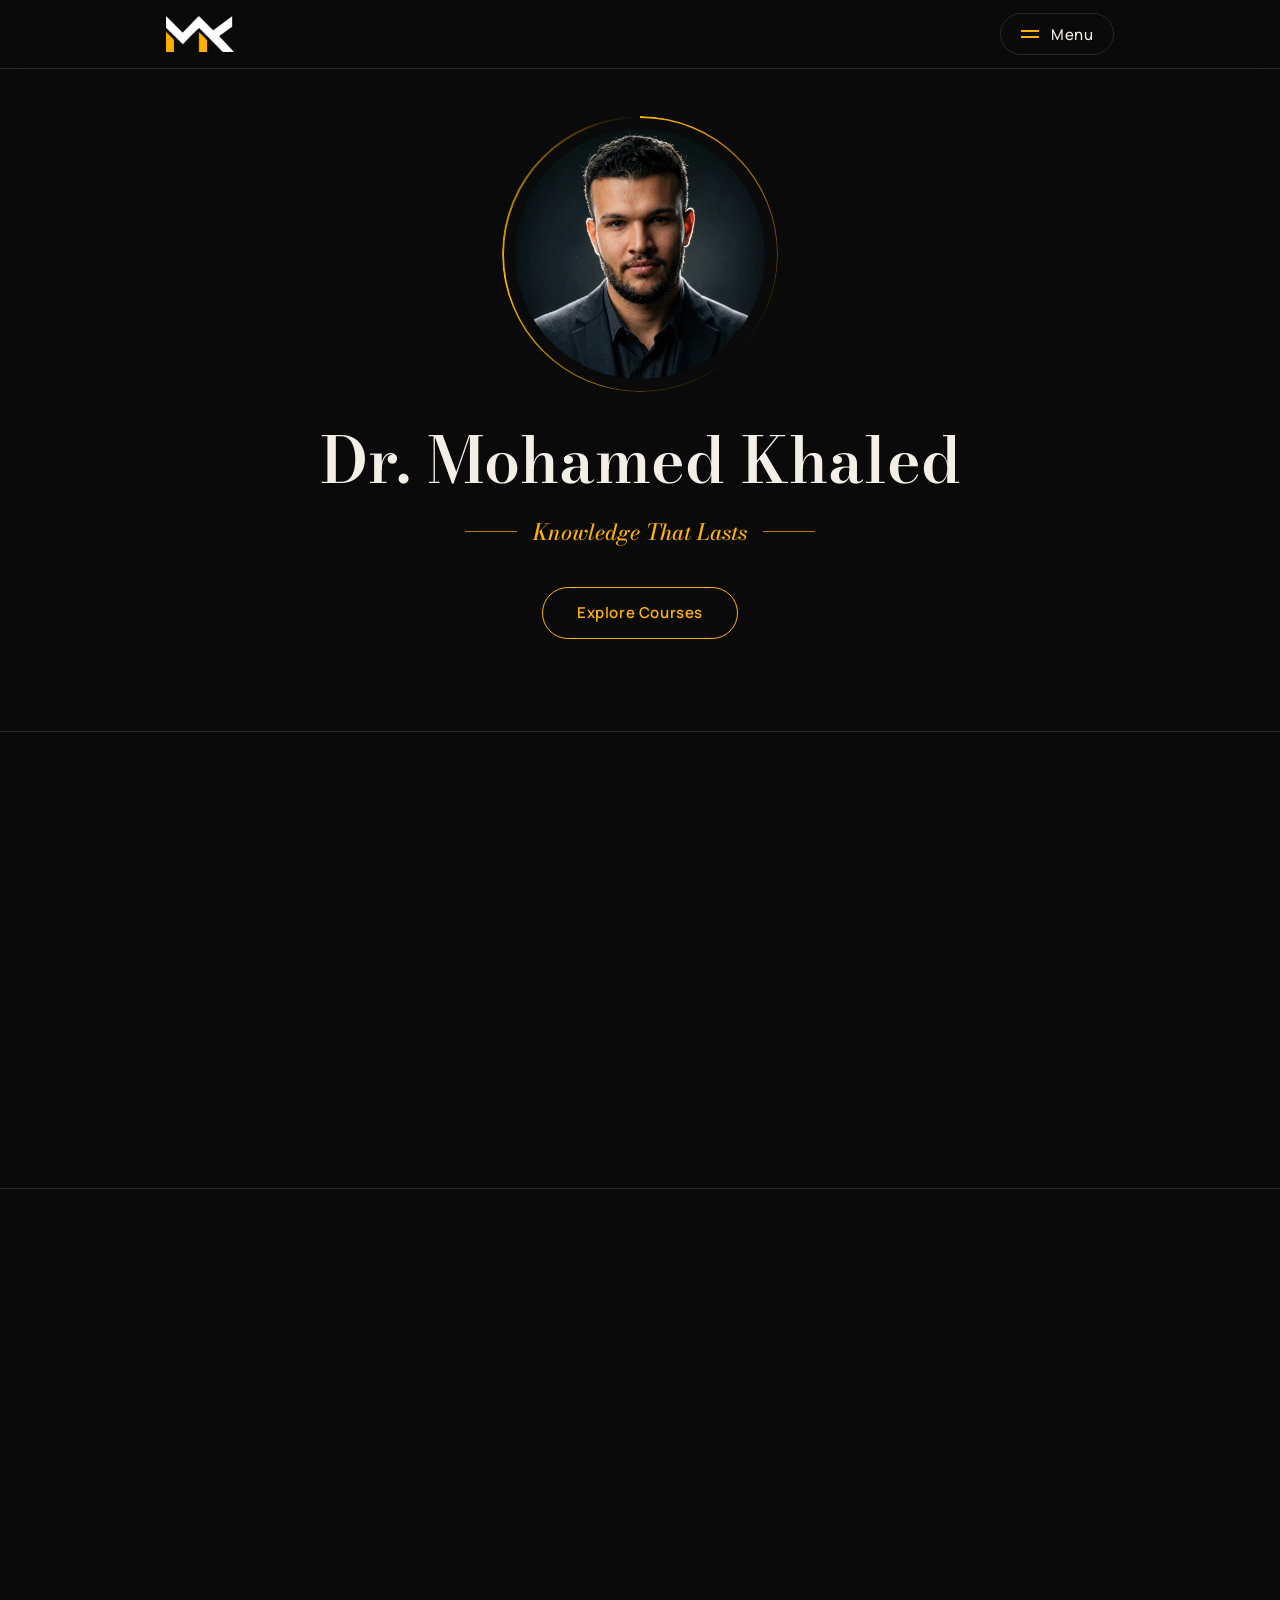
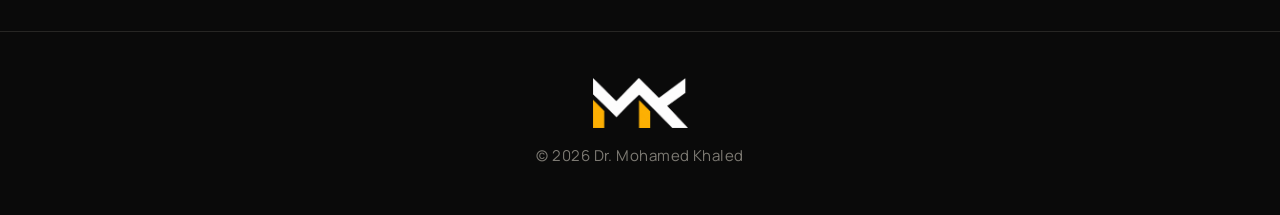
==== commit d7b2eb05: "Add files via upload" ====
--- a/index.html
+++ b/index.html
@@ -1,27 +1,25 @@
 <!DOCTYPE html>
 <html lang="en"><head><meta charset="utf-8"><meta name="viewport" content="width=device-width,initial-scale=1,viewport-fit=cover">
-<title>Dr. Mohamed Khaled (Dr. Khalloud) | Medical Courses &amp; Microbiology</title><meta name="description" content="Clear explanations and creative learning techniques that make knowledge last. Microbiology courses for pharmacy students."><meta name="theme-color" content="#070b14">
+<title>Dr. Mohamed Khaled (Dr. Khalloud) | Medical Courses &amp; Microbiology</title><meta name="description" content="Clear explanations and creative learning techniques that make knowledge last. Microbiology courses for pharmacy students."><meta name="theme-color" content="#0a0a0a">
 <link rel="canonical" href="https://drkhalloud.com/"><meta name="robots" content="index,follow,max-image-preview:large">
 <link rel="icon" href="/favicon.ico" sizes="48x48"><link rel="icon" type="image/png" sizes="48x48" href="/favicon-48.png"><link rel="icon" type="image/png" sizes="192x192" href="/icon-192.png"><link rel="icon" type="image/png" sizes="512x512" href="/icon-512.png"><link rel="apple-touch-icon" href="/apple-touch-icon.png">
 <meta property="og:type" content="website"><meta property="og:site_name" content="Dr. Mohamed Khaled"><meta property="og:title" content="Dr. Mohamed Khaled (Dr. Khalloud) | Medical Courses &amp; Microbiology"><meta property="og:description" content="Clear explanations and creative learning techniques that make knowledge last. Microbiology courses for pharmacy students."><meta property="og:url" content="https://drkhalloud.com/"><meta property="og:image" content="https://drkhalloud.com/og-image.png"><meta name="twitter:card" content="summary_large_image">
-<link rel="preload" href="playfair-display-latin-600-normal.woff2" as="font" type="font/woff2" crossorigin><link rel="stylesheet" href="styles.css">
+<link rel="preload" href="bodoni-moda-latin-600-normal.woff2" as="font" type="font/woff2" crossorigin><link rel="stylesheet" href="styles.css"><script src="main.js"></script>
 <script type="application/ld+json">{"@context": "https://schema.org", "@graph": [{"@type": "Person", "@id": "https://drkhalloud.com/#person", "name": "Mohamed Khaled", "alternateName": ["Dr. Mohamed Khaled", "Dr. Khalloud", "dr.khalloud"], "jobTitle": "Medical educator", "url": "https://drkhalloud.com/", "image": "https://drkhalloud.com/og-image.png", "email": "dr.mkhaled.edu@gmail.com"}, {"@type": "WebSite", "url": "https://drkhalloud.com/", "name": "Dr. Mohamed Khaled", "publisher": {"@id": "https://drkhalloud.com/#person"}}]}</script>
 </head><body>
-<header><div class="wrap bar"><a href="index.html" aria-label="Dr. Mohamed Khaled, home"><img src="logo.png" alt="MK logo" width="68" height="36"></a><button class="pill" id="open" aria-expanded="false" aria-controls="menu"><i></i>Menu</button></div></header>
+<header><div class="bar"><a href="index.html" aria-label="Dr. Mohamed Khaled, home"><img src="logo.png" alt="MK logo" width="68" height="36"></a><button class="pill" id="open" aria-expanded="false" aria-controls="menu"><i></i>Menu</button></div></header>
 <div class="overlay" id="menu" role="dialog" aria-modal="true" aria-label="Menu"><div class="top"><img src="logo.png" alt="MK logo" width="68" height="36"><button class="pill" id="close">Close</button></div>
-<nav><a href="index.html">Home</a><a href="index.html#courses">Courses</a><a href="index.html#instructor">Instructor</a><a href="index.html#contact">Contact</a></nav></div>
-<main id="top"><div class="wrap hero"><div><p class="tag">Knowledge That Lasts</p><h1>Understand More. Remember Longer.</h1><p class="lead">Learn smarter with clear explanations, creative learning techniques, and medical courses designed to make knowledge last.</p>
-<div class="btns"><a class="btn" href="#courses">Explore Courses</a><a class="btn line" href="#instructor">Meet Dr. Khaled</a></div></div>
-<div class="photo"><img src="photo.webp" alt="Dr. Mohamed Khaled" width="640" height="640"></div></div>
-<section id="method"><div class="wrap"><h2>The method</h2><div class="way"><div><h3>Stories</h3><p class="soft">Every topic becomes a story, so the facts connect instead of floating around.</p></div><div><h3>Mnemonics</h3><p class="soft">Memory hooks for the details that are usually the first to be forgotten.</p></div><div><h3>Creative tricks</h3><p class="soft">Unusual visuals and tricks that make a hard idea stick.</p></div></div></div></section>
-<section id="courses"><div class="wrap"><h2>Courses</h2><div class="cards">
-<article class="card"><a href="general-microbiology.html" tabindex="-1" aria-hidden="true"><img src="general-microbiology.webp" alt="" width="720" height="478" loading="lazy"></a><div class="b"><h3>General Microbiology</h3><p>The complete General Microbiology curriculum for second-year pharmacy students, taught with clear explanations and memory techniques.</p><div class="row"><span class="price">1,700<small>L.E</small></span><a class="btn" href="general-microbiology.html" aria-label="View General Microbiology course">View Course</a></div></div></article>
-<article class="card"><a href="pharmaceutical-microbiology.html" tabindex="-1" aria-hidden="true"><img src="pharmaceutical-microbiology.webp" alt="" width="720" height="478" loading="lazy"></a><div class="b"><h3>Pharmaceutical Microbiology</h3><p>The complete Pharmaceutical Microbiology curriculum for third-year pharmacy students, taught with clear explanations and memory techniques.</p><div class="row"><span class="price">1,700<small>L.E</small></span><a class="btn" href="pharmaceutical-microbiology.html" aria-label="View Pharmaceutical Microbiology course">View Course</a></div></div></article>
-<article class="card"><a href="parasitology-virology.html" tabindex="-1" aria-hidden="true"><img src="parasitology-virology.webp" alt="" width="720" height="478" loading="lazy"></a><div class="b"><h3>Parasitology &amp; Virology</h3><p>The complete Parasitology &amp; Virology curriculum for third-year pharmacy students, taught with clear explanations and memory techniques.</p><div class="row"><span class="price">1,700<small>L.E</small></span><a class="btn" href="parasitology-virology.html" aria-label="View Parasitology &amp; Virology course">View Course</a></div></div></article>
-<article class="card"><a href="medical-microbiology.html" tabindex="-1" aria-hidden="true"><img src="medical-microbiology.webp" alt="" width="720" height="478" loading="lazy"></a><div class="b"><h3>Medical Microbiology</h3><p>The complete Medical Microbiology curriculum for fourth-year pharmacy students, taught with clear explanations and memory techniques.</p><div class="row"><span class="price">1,800<small>L.E</small></span><a class="btn" href="medical-microbiology.html" aria-label="View Medical Microbiology course">View Course</a></div></div></article>
+<nav><a href="index.html">Home</a><a href="index.html#about">About me</a><a href="index.html#courses">Courses</a><a href="index.html#contact">Contact</a></nav></div>
+<main id="top"><div class="wrap hero"><div class="photo"><img src="photo.webp" alt="Portrait of Dr. Mohamed Khaled" width="640" height="640"></div><h1>Dr. Mohamed Khaled</h1><p class="slogan">Knowledge That Lasts</p><a class="btn ghost" href="#courses">Explore Courses</a></div>
+<section id="about"><div class="wrap center rv"><h2>About me</h2><p class="lead">Understand More. Remember Longer.</p><p class="soft" style="margin-bottom:16px">Learn smarter with clear explanations, creative learning techniques, and medical courses designed to make knowledge last.</p><p class="soft">With more than five years of experience teaching microbiology, I use effective and creative methods that turn difficult concepts into simple, understandable and memorable ideas.</p></div></section>
+<section id="method"><div class="wrap"><h2 class="rv">The method</h2><div class="way"><div class="rv"><h3>Stories</h3><p class="soft">Every topic becomes a story, so the facts connect instead of floating around.</p></div><div class="rv" style="--d:.1s"><h3>Mnemonics</h3><p class="soft">Memory hooks for the details that are usually the first to be forgotten.</p></div><div class="rv" style="--d:.2s"><h3>Creative tricks</h3><p class="soft">Unusual visuals and tricks that make a hard idea stick.</p></div></div></div></section>
+<section id="courses"><div class="wrap"><h2 class="rv">Courses</h2><div class="cards">
+<a class="card rv" style="--d:0.0s" href="general-microbiology.html"><div class="im"><img src="general-microbiology.webp" alt="General Microbiology course cover" width="766" height="509" loading="lazy"></div><h3 class="sr">General Microbiology course</h3><div class="cap"><span class="yr">Second-year pharmacy students</span><span class="go">View course &rarr;</span></div></a>
+<a class="card rv" style="--d:0.08s" href="pharmaceutical-microbiology.html"><div class="im"><img src="pharmaceutical-microbiology.webp" alt="Pharmaceutical Microbiology course cover" width="766" height="509" loading="lazy"></div><h3 class="sr">Pharmaceutical Microbiology course</h3><div class="cap"><span class="yr">Third-year pharmacy students</span><span class="go">View course &rarr;</span></div></a>
+<a class="card rv" style="--d:0.16s" href="parasitology-virology.html"><div class="im"><img src="parasitology-virology.webp" alt="Parasitology &amp; Virology course cover" width="766" height="509" loading="lazy"></div><h3 class="sr">Parasitology &amp; Virology course</h3><div class="cap"><span class="yr">Third-year pharmacy students</span><span class="go">View course &rarr;</span></div></a>
+<a class="card rv" style="--d:0.24s" href="medical-microbiology.html"><div class="im"><img src="medical-microbiology.webp" alt="Medical Microbiology course cover" width="766" height="509" loading="lazy"></div><h3 class="sr">Medical Microbiology course</h3><div class="cap"><span class="yr">Fourth-year pharmacy students</span><span class="go">View course &rarr;</span></div></a>
 </div></div></section>
-<section id="instructor"><div class="wrap who"><div class="photo"><img src="photo.webp" alt="Dr. Mohamed Khaled" width="640" height="640" loading="lazy"></div><div><h2>Dr. Mohamed Khaled</h2><p class="soft" style="margin-bottom:24px">Microbiology becomes easier when you understand how the pieces fit together. With more than five years of experience teaching microbiology, I use effective and creative methods that turn difficult concepts into simple, understandable and memorable ideas.</p><a class="btn" href="#courses">Explore Courses</a></div></div></section>
-<section id="contact" class="cta"><div class="wrap"><h2>Contact</h2><p class="soft" style="margin-bottom:28px">Questions about a course or registration? Reach me on WhatsApp or by email.</p><div class="btns"><a class="btn" href="https://wa.me/201142533114">Message on WhatsApp</a><a class="btn line" href="mailto:dr.mkhaled.edu@gmail.com">dr.mkhaled.edu@gmail.com</a></div></div></section>
+<section id="contact"><div class="wrap center rv"><h2>Contact</h2><p class="soft" style="margin-bottom:30px">Questions about a course or registration? Reach me on WhatsApp or by email.</p><a class="btn" href="https://wa.me/201142533114">Message on WhatsApp</a><a class="mail" href="mailto:dr.mkhaled.edu@gmail.com">dr.mkhaled.edu@gmail.com</a></div></section>
 </main>
-<footer><img src="logo.png" alt="MK logo" width="91" height="48"><p>&copy; 2026 Dr. Mohamed Khaled &middot; Knowledge That Lasts</p></footer>
-<script src="main.js"></script></body></html>+<footer><img src="logo.png" alt="MK logo" width="95" height="50">&copy; 2026 Dr. Mohamed Khaled</footer>
+</body></html>
--- a/styles.css
+++ b/styles.css
@@ -1,79 +1,90 @@
-@font-face{font-family:'Playfair Display';font-weight:500;font-style:normal;font-display:swap;src:url(playfair-display-latin-500-normal.woff2) format('woff2')}
-@font-face{font-family:'Playfair Display';font-weight:600;font-style:normal;font-display:swap;src:url(playfair-display-latin-600-normal.woff2) format('woff2')}
-@font-face{font-family:'Playfair Display';font-weight:500;font-style:italic;font-display:swap;src:url(playfair-display-latin-500-italic.woff2) format('woff2')}
-@font-face{font-family:'Inter';font-weight:400;font-style:normal;font-display:swap;src:url(inter-latin-400-normal.woff2) format('woff2')}
-@font-face{font-family:'Inter';font-weight:500;font-style:normal;font-display:swap;src:url(inter-latin-500-normal.woff2) format('woff2')}
-:root{--bg:#070b14;--card:#0d1424;--rule:#1c2740;--text:#eef2f8;--soft:#9aa7bd;--ac:#22d3ee;--serif:'Playfair Display',Georgia,serif;--sans:'Inter',system-ui,-apple-system,'Segoe UI',sans-serif;--sm:15px;--base:17px;--lg:22px;--xl:34px;--xxl:clamp(36px,9vw,58px)}
+@font-face{font-family:'Bodoni Moda';font-weight:500;font-style:normal;font-display:swap;src:url(bodoni-moda-latin-500-normal.woff2) format('woff2')}
+@font-face{font-family:'Bodoni Moda';font-weight:600;font-style:normal;font-display:swap;src:url(bodoni-moda-latin-600-normal.woff2) format('woff2')}
+@font-face{font-family:'Bodoni Moda';font-weight:500;font-style:italic;font-display:swap;src:url(bodoni-moda-latin-500-italic.woff2) format('woff2')}
+@font-face{font-family:'Manrope';font-weight:400;font-style:normal;font-display:swap;src:url(manrope-latin-400-normal.woff2) format('woff2')}
+@font-face{font-family:'Manrope';font-weight:500;font-style:normal;font-display:swap;src:url(manrope-latin-500-normal.woff2) format('woff2')}
+@font-face{font-family:'Manrope';font-weight:600;font-style:normal;font-display:swap;src:url(manrope-latin-600-normal.woff2) format('woff2')}
+:root{--bg:#0a0a0a;--panel:#111;--rule:#272624;--ivory:#f4efe6;--soft:#a9a59c;--gold:#ffb20a;--serif:'Bodoni Moda','Playfair Display',Georgia,serif;--sans:'Manrope',system-ui,-apple-system,'Segoe UI',sans-serif;--sm:15px;--base:17px;--lg:22px;--xl:36px;--xxl:clamp(40px,10vw,64px);--ease:cubic-bezier(.2,.7,.2,1)}
 *{box-sizing:border-box;margin:0;padding:0}
 html{background:var(--bg);scroll-behavior:smooth;scroll-padding-top:84px;max-width:100%;overflow-x:hidden}
-body{font:400 var(--base)/1.75 var(--sans);background:var(--bg);color:var(--text);padding:env(safe-area-inset-top,0) 0 env(safe-area-inset-bottom,0);-webkit-font-smoothing:antialiased;max-width:100%;overflow-x:hidden}
+body{font:400 var(--base)/1.8 var(--sans);background:var(--bg);color:var(--ivory);padding:env(safe-area-inset-top,0) 0 env(safe-area-inset-bottom,0);-webkit-font-smoothing:antialiased;max-width:100%;overflow-x:hidden}
 body.lock{overflow:hidden}
 a{color:inherit}img{max-width:100%;display:block}
-:focus-visible{outline:2px solid var(--ac);outline-offset:3px}
-.wrap{width:100%;max-width:960px;margin:0 auto;padding:0 24px}
-header{position:sticky;top:env(safe-area-inset-top,0);z-index:20;background:rgba(7,11,20,.92);backdrop-filter:blur(12px);border-bottom:1px solid var(--rule)}
-.bar{display:flex;align-items:center;justify-content:space-between;height:68px}
+:focus-visible{outline:2px solid var(--gold);outline-offset:4px}
+.sr{position:absolute;width:1px;height:1px;overflow:hidden;clip:rect(0 0 0 0);white-space:nowrap}
+.wrap{width:100%;max-width:760px;margin:0 auto;padding:0 26px}
+header{position:sticky;top:env(safe-area-inset-top,0);z-index:20;background:rgba(10,10,10,.9);backdrop-filter:blur(12px);border-bottom:1px solid var(--rule)}
+.bar{max-width:1000px;margin:0 auto;padding:0 26px;display:flex;align-items:center;justify-content:space-between;height:68px}
 .bar img,.overlay .top img{height:36px;width:auto}
-.pill{display:flex;align-items:center;gap:12px;background:none;border:1px solid var(--rule);color:var(--text);font:500 var(--sm) var(--sans);padding:0 20px;height:42px;border-radius:999px;cursor:pointer}
-.pill:hover{border-color:var(--ac)}
-.pill i{display:block;width:18px;height:1.5px;background:var(--ac);box-shadow:0 6px 0 var(--ac);margin-bottom:6px}
-.overlay{position:fixed;inset:0;z-index:30;background:var(--bg);display:none;flex-direction:column;padding:0 24px 30px}
+.pill{display:flex;align-items:center;gap:12px;background:none;border:1px solid var(--rule);color:var(--ivory);font:500 var(--sm) var(--sans);letter-spacing:.03em;padding:0 20px;height:42px;border-radius:999px;cursor:pointer;transition:border-color .3s}
+.pill:hover{border-color:var(--gold)}
+.pill i{display:block;width:18px;height:1.5px;background:var(--gold);box-shadow:0 6px 0 var(--gold);margin-bottom:6px}
+.overlay{position:fixed;inset:0;z-index:30;background:var(--bg);display:none;flex-direction:column;padding:0 26px 30px}
 .overlay.open{display:flex}
+.overlay.open nav a{animation:up .6s var(--ease) both}.overlay.open nav a:nth-child(2){animation-delay:.07s}.overlay.open nav a:nth-child(3){animation-delay:.14s}.overlay.open nav a:nth-child(4){animation-delay:.21s}
 .overlay .top{display:flex;align-items:center;justify-content:space-between;height:68px}
 .overlay nav{flex:1;display:flex;flex-direction:column;justify-content:center;text-align:center}
-.overlay nav a{font:500 36px/1.4 var(--serif);text-decoration:none;padding:10px 0;border-bottom:1px solid var(--rule)}
-.overlay nav a:last-child{border:0}.overlay nav a:hover{color:var(--ac)}
-.btn{display:inline-flex;align-items:center;justify-content:center;background:var(--ac);color:#04121a;font:500 var(--sm) var(--sans);text-decoration:none;min-height:50px;padding:0 30px;border-radius:999px;border:1px solid var(--ac);transition:background .2s}
-.btn:hover{background:#67e8f9}
-.btn.line{background:none;color:var(--text);border-color:var(--rule)}.btn.line:hover{border-color:var(--ac);background:none}
+.overlay nav a{font:500 38px/1.4 var(--serif);text-decoration:none;padding:10px 0;border-bottom:1px solid var(--rule);transition:color .3s}
+.overlay nav a:last-child{border:0}.overlay nav a:hover{color:var(--gold);font-style:italic}
+.btn{position:relative;overflow:hidden;display:inline-flex;align-items:center;justify-content:center;background:var(--gold);color:#15110a;font:600 var(--sm) var(--sans);letter-spacing:.04em;text-decoration:none;min-height:52px;padding:0 34px;border-radius:999px;border:1px solid var(--gold);transition:transform .3s var(--ease),box-shadow .3s}
+.btn::after{content:"";position:absolute;top:0;left:-70%;width:50%;height:100%;background:linear-gradient(100deg,transparent,rgba(255,255,255,.55),transparent);transform:skewX(-20deg);transition:left .7s var(--ease)}
+.btn:hover{transform:translateY(-2px);box-shadow:0 10px 30px -10px rgba(255,178,10,.6)}.btn:hover::after{left:130%}
+.btn.ghost{background:none;color:var(--gold)}.btn.ghost:hover{background:var(--gold);color:#15110a}
 .btns{display:flex;flex-wrap:wrap;gap:12px}
-h1,h2,h3{font-family:var(--serif);font-weight:600;line-height:1.15}
-h1{font-size:var(--xxl)}h2{font-size:var(--xl);margin-bottom:28px}h3{font-size:var(--lg);line-height:1.3}
-.tag{font:500 var(--sm) var(--sans);color:var(--ac);letter-spacing:.04em;margin-bottom:14px}
-.soft{color:var(--soft)}
-section{padding:76px 0;border-top:1px solid var(--rule)}
-.hero{display:grid;gap:34px;padding:44px 0 80px;text-align:center;justify-items:center;position:relative}
-.hero::before{content:"";position:absolute;z-index:-1;top:0;left:50%;width:min(560px,100%);aspect-ratio:1;transform:translateX(-50%);background:radial-gradient(circle,rgba(34,211,238,.13),transparent 64%)}
-.photo{width:min(200px,54vw);aspect-ratio:1;border-radius:50%;padding:5px;border:1px solid var(--ac);position:relative}
+h1,h2,h3{font-family:var(--serif);font-weight:600;line-height:1.12}
+h1{font-size:var(--xxl)}h2{font-size:var(--xl);margin-bottom:12px}h3{font-size:var(--lg);line-height:1.3}
+h2::after{content:"";display:block;width:44px;height:1px;background:var(--gold);margin:20px 0 36px;transform-origin:left;transition:transform .9s var(--ease) .2s}
+.js .rv h2::after,.js h2.rv::after{transform:scaleX(0)}.js .in h2::after,.js h2.in::after{transform:scaleX(1)}
+.center{text-align:center}.center h2::after{margin-left:auto;margin-right:auto;transform-origin:center}
+.soft{color:var(--soft)}.gold{color:var(--gold)}
+section{padding:86px 0;border-top:1px solid var(--rule)}
+.js .rv{opacity:0;transform:translateY(26px);transition:opacity .9s var(--ease),transform .9s var(--ease);transition-delay:var(--d,0s)}
+.js .rv.in{opacity:1;transform:none}
+@keyframes up{from{opacity:0;transform:translateY(22px)}to{opacity:1;transform:none}}
+@keyframes spin{to{transform:rotate(360deg)}}
+@keyframes grow{from{transform:scaleX(0)}to{transform:scaleX(1)}}
+.hero{text-align:center;padding:60px 0 92px;position:relative}
+.hero::before{content:"";position:absolute;z-index:-1;top:0;left:50%;width:min(560px,100%);aspect-ratio:1;transform:translateX(-50%);background:radial-gradient(circle,rgba(255,178,10,.13),transparent 64%)}
+.photo{position:relative;width:min(250px,66vw);aspect-ratio:1;margin:0 auto 46px}
+.photo::before{content:"";position:absolute;inset:-13px;border-radius:50%;padding:1.5px;background:conic-gradient(from 0deg,var(--gold),transparent 38%,var(--gold) 72%,transparent);-webkit-mask:linear-gradient(#000 0 0) content-box,linear-gradient(#000 0 0);-webkit-mask-composite:xor;mask:linear-gradient(#000 0 0) content-box exclude,linear-gradient(#000 0 0);animation:spin 14s linear infinite}
 .photo img{width:100%;height:100%;object-fit:cover;border-radius:50%}
-.hero p.lead{color:var(--soft);max-width:520px;margin:20px auto 28px}
-.hero .btns,.crumb+h1+.btns{justify-content:center}
-.way div{padding:24px 0;border-top:1px solid var(--rule)}.way div:last-child{border-bottom:1px solid var(--rule)}
-.way h3{color:var(--ac);margin-bottom:4px}
-.cards{display:grid;gap:20px}
-.card{background:var(--card);border:1px solid var(--rule);border-radius:18px;overflow:hidden;display:flex;flex-direction:column;transition:border-color .25s}
-.card:hover{border-color:rgba(34,211,238,.6)}
-.card img{width:100%;aspect-ratio:3/2;object-fit:cover}
-.card .b{padding:22px;display:flex;flex-direction:column;gap:8px;flex:1}
-.card p{color:var(--soft);font-size:var(--sm);line-height:1.6}
-.price{font:600 var(--lg) var(--serif);color:var(--ac)}.price small{font:400 var(--sm) var(--sans);color:var(--soft);margin-left:4px}
-.card .row{margin-top:auto;padding-top:12px;display:flex;align-items:center;justify-content:space-between;gap:12px}
-.who{display:grid;gap:30px;align-items:center;justify-items:center;text-align:center}
-.who .photo{width:min(220px,60vw)}
-.crumb{font-size:var(--sm);color:var(--soft);margin-bottom:18px}.crumb a{text-decoration:none}.crumb a:hover{color:var(--ac)}
-.chero{display:grid;gap:30px;padding:36px 0 72px}
-.chero img{border-radius:18px;border:1px solid var(--rule);width:100%}
-.facts{display:flex;flex-wrap:wrap;align-items:center;gap:14px 24px;margin:22px 0}
+.hero .photo{animation:up 1.2s var(--ease) both}.hero h1{animation:up 1.2s var(--ease) .2s both}
+.slogan{display:flex;align-items:center;justify-content:center;gap:16px;margin:18px 0 38px;font:500 italic var(--lg) var(--serif);color:var(--gold);animation:up 1.2s var(--ease) .4s both}
+.slogan::before,.slogan::after{content:"";width:clamp(24px,8vw,52px);height:1px;background:var(--gold);opacity:.7;animation:grow 1.4s var(--ease) .9s both}
+.slogan::before{transform-origin:right}.slogan::after{transform-origin:left}
+.hero .btn{animation:up 1.2s var(--ease) .6s both}
+.lead{font:500 var(--lg)/1.5 var(--serif);margin-bottom:16px}
+.way div{padding:28px 0;border-top:1px solid var(--rule)}.way div:last-child{border-bottom:1px solid var(--rule)}
+.way h3{font-style:italic;font-weight:500;color:var(--gold);margin-bottom:4px}
+.cards{display:grid;gap:26px}
+.card{display:block;text-decoration:none;border:1px solid var(--rule);border-radius:20px;overflow:hidden;background:var(--panel);transition:border-color .4s,transform .5s var(--ease),box-shadow .5s}
+.card:hover{border-color:rgba(255,178,10,.7);transform:translateY(-4px);box-shadow:0 24px 50px -28px rgba(255,178,10,.45)}
+.card .im{overflow:hidden;aspect-ratio:766/509;background:#0c0c0c}
+.card img{width:100%;height:100%;object-fit:cover;transition:transform 1.2s var(--ease)}.card:hover img{transform:scale(1.045)}
+.cap{display:flex;align-items:center;justify-content:space-between;gap:12px;padding:18px 22px;font-size:var(--sm)}
+.cap .yr{color:var(--soft)}.cap .go{color:var(--gold);font-weight:600;white-space:nowrap;transition:letter-spacing .4s var(--ease)}.card:hover .go{letter-spacing:.06em}
+.crumb{font-size:var(--sm);color:var(--soft);margin-bottom:22px}.crumb a{text-decoration:none}.crumb a:hover{color:var(--gold)}
+.chero{padding:44px 0 80px;display:grid;gap:36px}
+.chero .im{border:1px solid var(--rule);border-radius:20px;overflow:hidden;aspect-ratio:766/509;animation:up 1.2s var(--ease) .2s both}.chero .im img{width:100%;height:100%;object-fit:cover}
+.chero>div:first-child>*{animation:up 1s var(--ease) both}.chero>div:first-child>*:nth-child(2){animation-delay:.1s}.chero>div:first-child>*:nth-child(3){animation-delay:.2s}.chero>div:first-child>*:nth-child(4){animation-delay:.3s}.chero>div:first-child>*:nth-child(5){animation-delay:.4s}
+.yrl{font:500 italic var(--lg) var(--serif);color:var(--gold);margin:14px 0 22px}
+.price{font:600 34px var(--serif);color:var(--gold);margin-bottom:24px}.price small{font:400 var(--sm) var(--sans);color:var(--soft);margin-left:6px}
 .list{list-style:none;border:1px solid var(--rule);border-radius:16px;overflow:hidden}
-.list li{padding:15px 20px}.list li+li{border-top:1px solid var(--rule)}
-.list li::before{content:"\2713";color:var(--ac);margin-right:12px}
-.todo{margin-top:16px;border:1px dashed var(--ac);border-radius:12px;padding:12px 16px;color:var(--soft);font-size:var(--sm)}.todo b{color:var(--ac)}
+.list li{padding:17px 22px}.list li+li{border-top:1px solid var(--rule)}.list li::before{content:"\2713";color:var(--gold);margin-right:14px}
+.steps{list-style:none;counter-reset:s;margin-bottom:34px}.steps li{counter-increment:s;padding:16px 0 16px 52px;position:relative;border-top:1px solid var(--rule);color:var(--soft)}
+.steps li:last-child{border-bottom:1px solid var(--rule)}
+.steps li::before{content:counter(s);position:absolute;left:0;top:14px;width:32px;height:32px;border-radius:50%;border:1px solid var(--gold);color:var(--gold);text-align:center;line-height:30px;font-size:var(--sm)}
 details{border-bottom:1px solid var(--rule)}details:first-of-type{border-top:1px solid var(--rule)}
-summary{cursor:pointer;padding:18px 0;font:600 var(--lg) var(--serif);list-style:none;display:flex;justify-content:space-between;gap:16px}
-summary::after{content:"+";color:var(--ac)}details[open] summary::after{content:"\2212"}
-details>div{padding:0 0 20px;color:var(--soft)}
-.preview{border:1px dashed var(--rule);border-radius:18px;aspect-ratio:16/9;display:grid;place-items:center;text-align:center;padding:24px;color:var(--soft);background:var(--card)}
-.steps{counter-reset:s;list-style:none}.steps li{counter-increment:s;padding:14px 0 14px 46px;position:relative;border-top:1px solid var(--rule)}
-.steps li::before{content:counter(s);position:absolute;left:0;top:14px;width:30px;height:30px;border-radius:50%;border:1px solid var(--ac);color:var(--ac);text-align:center;line-height:28px;font-size:var(--sm)}
-.more a{display:block;padding:16px 0;border-top:1px solid var(--rule);text-decoration:none;font:600 var(--lg) var(--serif)}.more a:hover{color:var(--ac)}
-.cta{text-align:center}.cta .btns{justify-content:center}
-footer{border-top:1px solid var(--rule);padding:44px 0;text-align:center;color:var(--soft);font-size:var(--sm)}
-footer img{height:48px;margin:0 auto 14px}
-@media(min-width:800px){
-.hero{grid-template-columns:1fr auto;text-align:left;justify-items:start;align-items:center;padding:80px 0 110px;gap:70px}
-.hero .photo{order:2;width:280px}.hero p.lead{margin-left:0}.hero .btns{justify-content:flex-start}
-.cards{grid-template-columns:1fr 1fr}.who{grid-template-columns:auto 1fr;text-align:left;justify-items:start;gap:56px}
-.chero{grid-template-columns:1.1fr 1fr;align-items:center;gap:56px}.chero .btns{justify-content:flex-start}
+summary{cursor:pointer;padding:20px 0;font:600 var(--lg)/1.3 var(--serif);list-style:none;display:flex;justify-content:space-between;gap:16px}
+summary::-webkit-details-marker{display:none}summary::after{content:"+";color:var(--gold);transition:transform .4s var(--ease)}details[open] summary::after{transform:rotate(45deg)}
+details>div{padding:0 0 22px;color:var(--soft);animation:up .6s var(--ease)}
+.more a{display:flex;justify-content:space-between;padding:18px 0;border-top:1px solid var(--rule);text-decoration:none;font:500 var(--lg) var(--serif);transition:color .3s,padding .4s var(--ease)}
+.more a:last-child{border-bottom:1px solid var(--rule)}.more a:hover{color:var(--gold);padding-left:8px}
+.mail{display:block;margin:26px auto 0;width:max-content;max-width:100%;text-decoration:none;border-bottom:1px solid var(--gold);word-break:break-all;transition:color .3s}.mail:hover{color:var(--gold)}
+footer{border-top:1px solid var(--rule);padding:46px 0;text-align:center;color:#7d7a73;font-size:var(--sm);letter-spacing:.03em}
+footer img{height:50px;margin:0 auto 14px}
+@media(min-width:820px){
+.wrap{max-width:900px}.cards{grid-template-columns:1fr 1fr}
+.chero{grid-template-columns:1fr 1fr;align-items:center;gap:60px}
 }
-@media(prefers-reduced-motion:reduce){html{scroll-behavior:auto}.btn,.card{transition:none}}
-.todo,.chero .btns{margin-top:16px}
+@media(prefers-reduced-motion:reduce){*,*::before,*::after{animation:none!important;transition:none!important}.js .rv{opacity:1;transform:none}.js .rv h2::after{transform:none}}
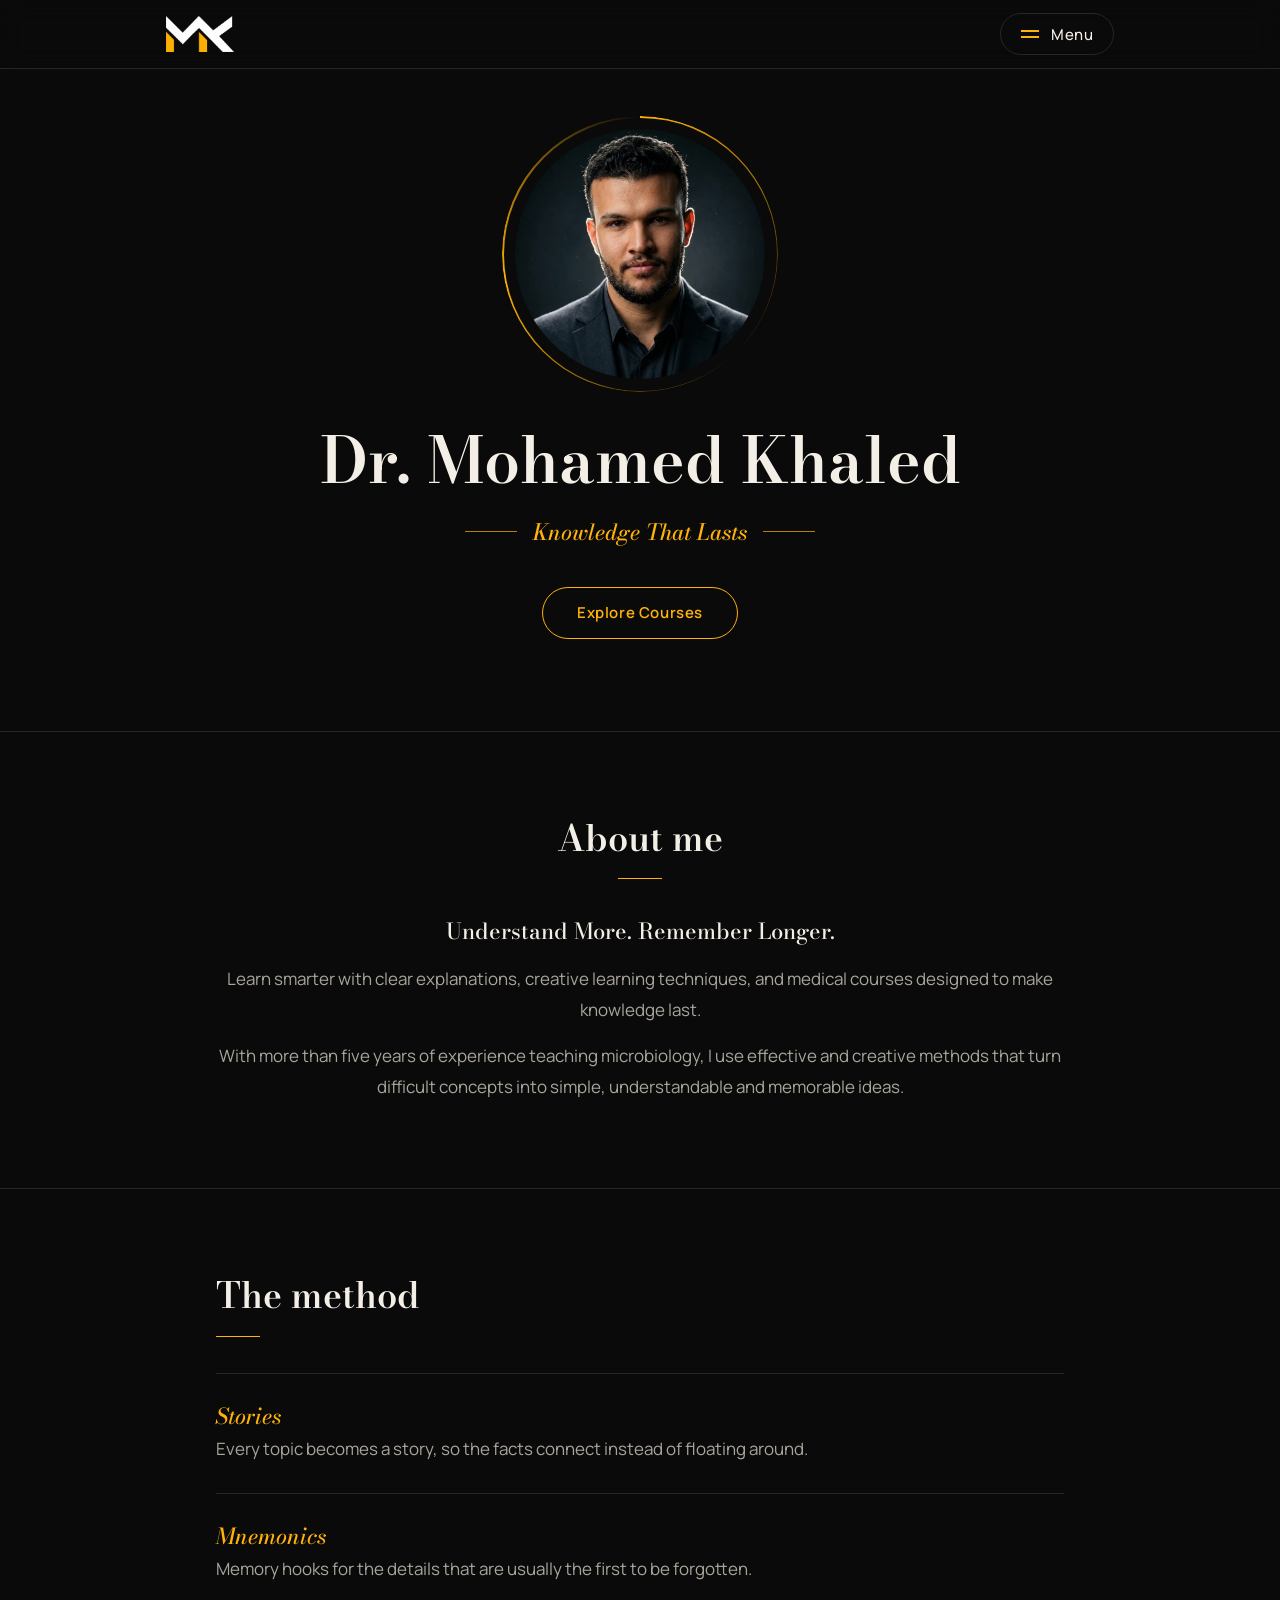
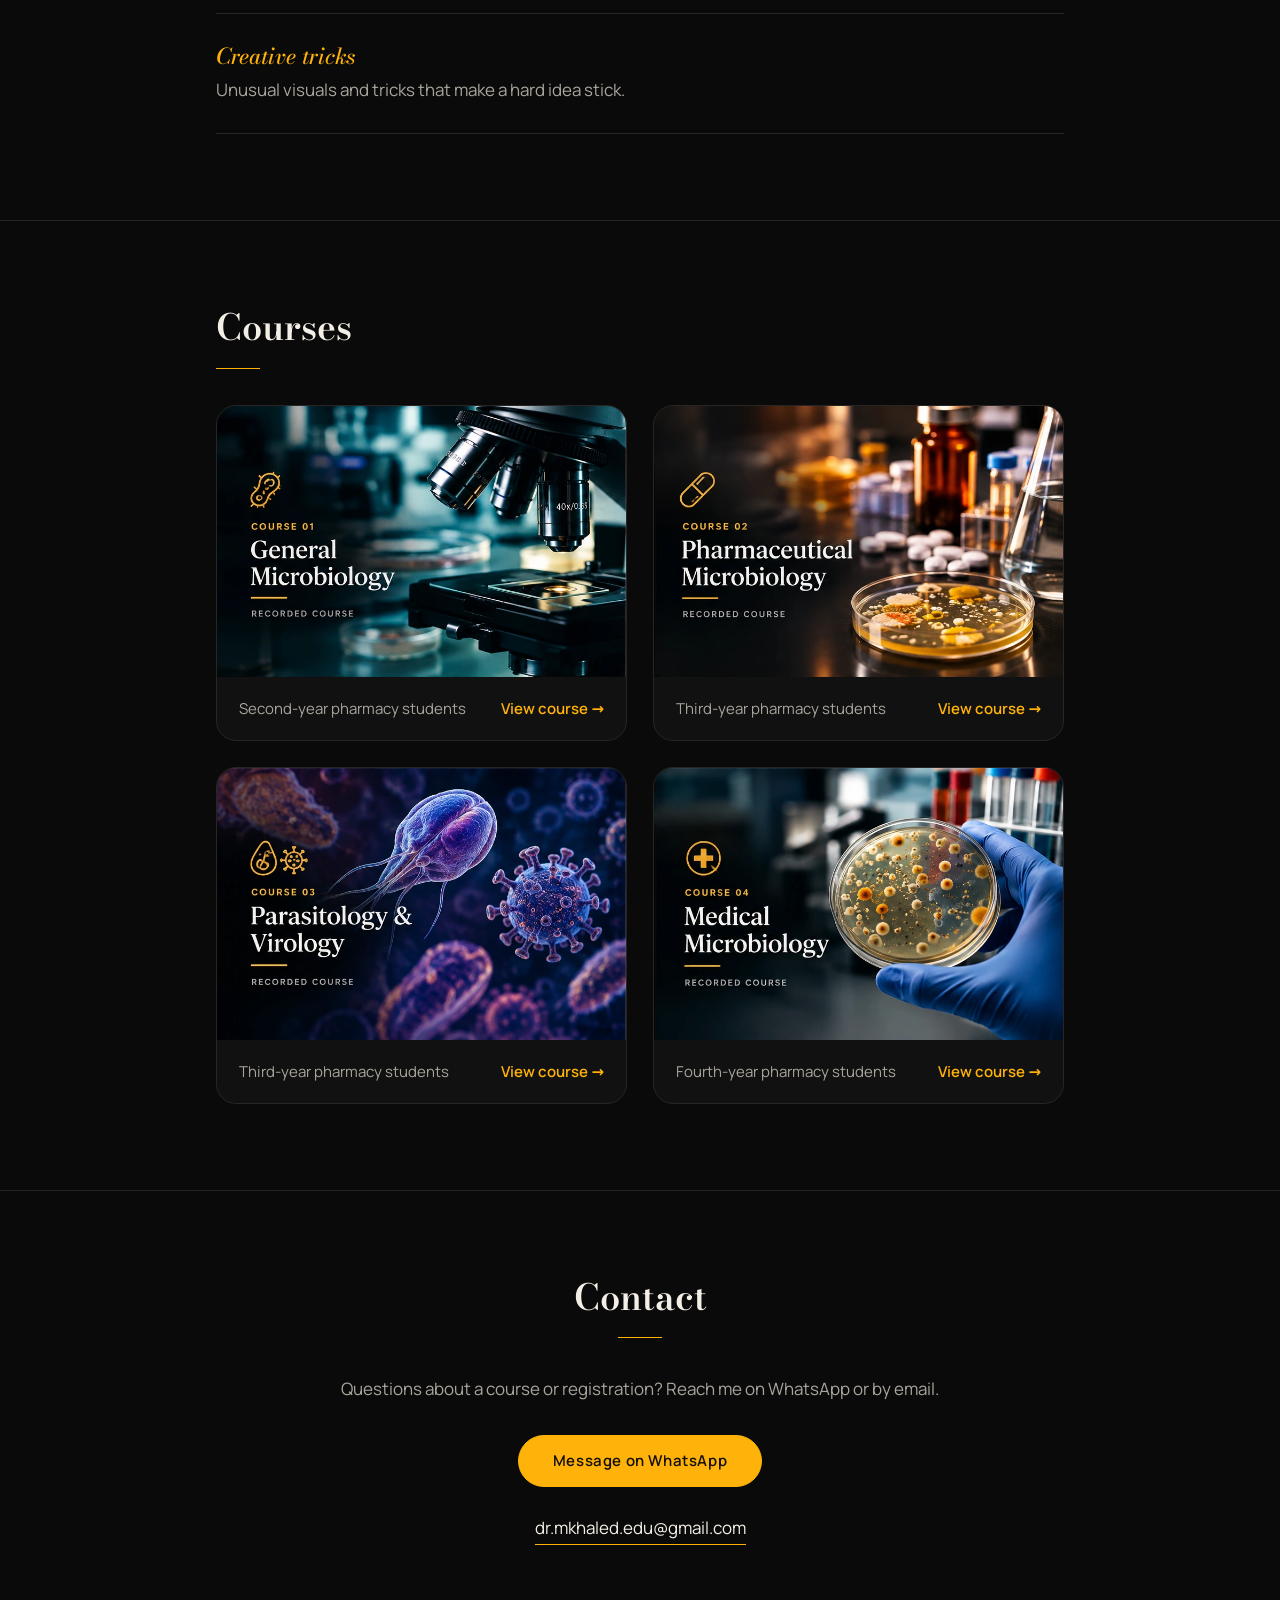
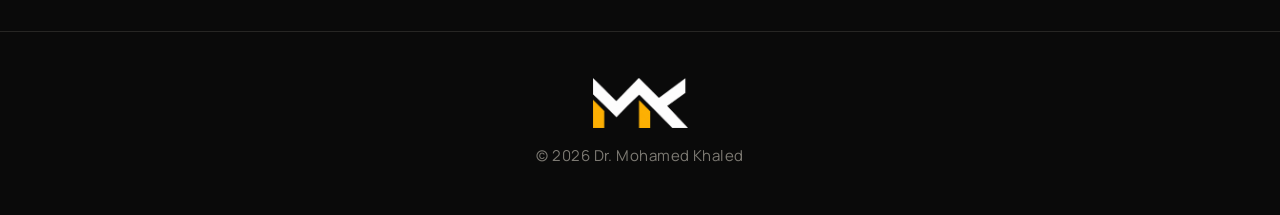
==== commit 28bf7ec5: "Add files via upload" ====
--- a/index.html
+++ b/index.html
@@ -4,7 +4,97 @@
 <link rel="canonical" href="https://drkhalloud.com/"><meta name="robots" content="index,follow,max-image-preview:large">
 <link rel="icon" href="/favicon.ico" sizes="48x48"><link rel="icon" type="image/png" sizes="48x48" href="/favicon-48.png"><link rel="icon" type="image/png" sizes="192x192" href="/icon-192.png"><link rel="icon" type="image/png" sizes="512x512" href="/icon-512.png"><link rel="apple-touch-icon" href="/apple-touch-icon.png">
 <meta property="og:type" content="website"><meta property="og:site_name" content="Dr. Mohamed Khaled"><meta property="og:title" content="Dr. Mohamed Khaled (Dr. Khalloud) | Medical Courses &amp; Microbiology"><meta property="og:description" content="Clear explanations and creative learning techniques that make knowledge last. Microbiology courses for pharmacy students."><meta property="og:url" content="https://drkhalloud.com/"><meta property="og:image" content="https://drkhalloud.com/og-image.png"><meta name="twitter:card" content="summary_large_image">
-<link rel="preload" href="bodoni-moda-latin-600-normal.woff2" as="font" type="font/woff2" crossorigin><link rel="stylesheet" href="styles.css"><script src="main.js"></script>
+<link rel="preload" href="bodoni-moda-latin-600-normal.woff2" as="font" type="font/woff2" crossorigin><style>@font-face{font-family:'Bodoni Moda';font-weight:500;font-style:normal;font-display:swap;src:url(bodoni-moda-latin-500-normal.woff2) format('woff2')}
+@font-face{font-family:'Bodoni Moda';font-weight:600;font-style:normal;font-display:swap;src:url(bodoni-moda-latin-600-normal.woff2) format('woff2')}
+@font-face{font-family:'Bodoni Moda';font-weight:500;font-style:italic;font-display:swap;src:url(bodoni-moda-latin-500-italic.woff2) format('woff2')}
+@font-face{font-family:'Manrope';font-weight:400;font-style:normal;font-display:swap;src:url(manrope-latin-400-normal.woff2) format('woff2')}
+@font-face{font-family:'Manrope';font-weight:500;font-style:normal;font-display:swap;src:url(manrope-latin-500-normal.woff2) format('woff2')}
+@font-face{font-family:'Manrope';font-weight:600;font-style:normal;font-display:swap;src:url(manrope-latin-600-normal.woff2) format('woff2')}
+:root{--bg:#0a0a0a;--panel:#111;--rule:#272624;--ivory:#f4efe6;--soft:#a9a59c;--gold:#ffb20a;--serif:'Bodoni Moda','Playfair Display',Georgia,serif;--sans:'Manrope',system-ui,-apple-system,'Segoe UI',sans-serif;--sm:15px;--base:17px;--lg:22px;--xl:36px;--xxl:clamp(40px,10vw,64px);--ease:cubic-bezier(.2,.7,.2,1)}
+*{box-sizing:border-box;margin:0;padding:0}
+html{background:var(--bg);scroll-behavior:smooth;scroll-padding-top:84px;max-width:100%;overflow-x:hidden}
+body{font:400 var(--base)/1.8 var(--sans);background:var(--bg);color:var(--ivory);padding:env(safe-area-inset-top,0) 0 env(safe-area-inset-bottom,0);-webkit-font-smoothing:antialiased;max-width:100%;overflow-x:hidden}
+body.lock{overflow:hidden}
+a{color:inherit}img{max-width:100%;display:block}
+:focus-visible{outline:2px solid var(--gold);outline-offset:4px}
+.sr{position:absolute;width:1px;height:1px;overflow:hidden;clip:rect(0 0 0 0);white-space:nowrap}
+.wrap{width:100%;max-width:760px;margin:0 auto;padding:0 26px}
+header{position:sticky;top:env(safe-area-inset-top,0);z-index:20;background:rgba(10,10,10,.9);backdrop-filter:blur(12px);border-bottom:1px solid var(--rule)}
+.bar{max-width:1000px;margin:0 auto;padding:0 26px;display:flex;align-items:center;justify-content:space-between;height:68px}
+.bar img,.overlay .top img{height:36px;width:auto}
+.pill{display:flex;align-items:center;gap:12px;background:none;border:1px solid var(--rule);color:var(--ivory);font:500 var(--sm) var(--sans);letter-spacing:.03em;padding:0 20px;height:42px;border-radius:999px;cursor:pointer;transition:border-color .3s}
+.pill:hover{border-color:var(--gold)}
+.pill i{display:block;width:18px;height:1.5px;background:var(--gold);box-shadow:0 6px 0 var(--gold);margin-bottom:6px}
+.overlay{position:fixed;inset:0;z-index:30;background:var(--bg);display:none;flex-direction:column;padding:0 26px 30px}
+.overlay.open{display:flex}
+.overlay.open nav a{animation:up .6s var(--ease) both}.overlay.open nav a:nth-child(2){animation-delay:.07s}.overlay.open nav a:nth-child(3){animation-delay:.14s}.overlay.open nav a:nth-child(4){animation-delay:.21s}
+.overlay .top{display:flex;align-items:center;justify-content:space-between;height:68px}
+.overlay nav{flex:1;display:flex;flex-direction:column;justify-content:center;text-align:center}
+.overlay nav a{font:500 38px/1.4 var(--serif);text-decoration:none;padding:10px 0;border-bottom:1px solid var(--rule);transition:color .3s}
+.overlay nav a:last-child{border:0}.overlay nav a:hover{color:var(--gold);font-style:italic}
+.btn{position:relative;overflow:hidden;display:inline-flex;align-items:center;justify-content:center;background:var(--gold);color:#15110a;font:600 var(--sm) var(--sans);letter-spacing:.04em;text-decoration:none;min-height:52px;padding:0 34px;border-radius:999px;border:1px solid var(--gold);transition:transform .3s var(--ease),box-shadow .3s}
+.btn::after{content:"";position:absolute;top:0;left:-70%;width:50%;height:100%;background:linear-gradient(100deg,transparent,rgba(255,255,255,.55),transparent);transform:skewX(-20deg);transition:left .7s var(--ease)}
+.btn:hover{transform:translateY(-2px);box-shadow:0 10px 30px -10px rgba(255,178,10,.6)}.btn:hover::after{left:130%}
+.btn.ghost{background:none;color:var(--gold)}.btn.ghost:hover{background:var(--gold);color:#15110a}
+.btns{display:flex;flex-wrap:wrap;gap:12px}
+h1,h2,h3{font-family:var(--serif);font-weight:600;line-height:1.12}
+h1{font-size:var(--xxl)}h2{font-size:var(--xl);margin-bottom:12px}h3{font-size:var(--lg);line-height:1.3}
+h2::after{content:"";display:block;width:44px;height:1px;background:var(--gold);margin:20px 0 36px;transform-origin:left;transition:transform .9s var(--ease) .2s}
+.js .rv h2::after,.js h2.rv::after{transform:scaleX(0)}.js .in h2::after,.js h2.in::after{transform:scaleX(1)}
+.center{text-align:center}.center h2::after{margin-left:auto;margin-right:auto;transform-origin:center}
+.soft{color:var(--soft)}.gold{color:var(--gold)}
+section{padding:86px 0;border-top:1px solid var(--rule)}
+.js .rv{opacity:0;transform:translateY(26px);transition:opacity .9s var(--ease),transform .9s var(--ease);transition-delay:var(--d,0s)}
+.js .rv.in{opacity:1;transform:none}
+@keyframes up{from{opacity:0;transform:translateY(22px)}to{opacity:1;transform:none}}
+@keyframes spin{to{transform:rotate(360deg)}}
+@keyframes grow{from{transform:scaleX(0)}to{transform:scaleX(1)}}
+.hero{text-align:center;padding:60px 0 92px;position:relative}
+.hero::before{content:"";position:absolute;z-index:-1;top:0;left:50%;width:min(560px,100%);aspect-ratio:1;transform:translateX(-50%);background:radial-gradient(circle,rgba(255,178,10,.13),transparent 64%)}
+.photo{position:relative;width:min(250px,66vw);aspect-ratio:1;margin:0 auto 46px}
+.photo::before{content:"";position:absolute;inset:-13px;border-radius:50%;padding:1.5px;background:conic-gradient(from 0deg,var(--gold),transparent 38%,var(--gold) 72%,transparent);-webkit-mask:linear-gradient(#000 0 0) content-box,linear-gradient(#000 0 0);-webkit-mask-composite:xor;mask:linear-gradient(#000 0 0) content-box exclude,linear-gradient(#000 0 0);animation:spin 14s linear infinite}
+.photo img{position:relative;z-index:1;width:100%;height:100%;object-fit:cover;border-radius:50%}
+.hero .photo{animation:up 1.2s var(--ease) both}.hero h1{animation:up 1.2s var(--ease) .2s both}
+.slogan{display:flex;align-items:center;justify-content:center;gap:16px;margin:18px 0 38px;font:500 italic var(--lg) var(--serif);color:var(--gold);animation:up 1.2s var(--ease) .4s both}
+.slogan::before,.slogan::after{content:"";width:clamp(24px,8vw,52px);height:1px;background:var(--gold);opacity:.7;animation:grow 1.4s var(--ease) .9s both}
+.slogan::before{transform-origin:right}.slogan::after{transform-origin:left}
+.hero .btn{animation:up 1.2s var(--ease) .6s both}
+.lead{font:500 var(--lg)/1.5 var(--serif);margin-bottom:16px}
+.way div{padding:28px 0;border-top:1px solid var(--rule)}.way div:last-child{border-bottom:1px solid var(--rule)}
+.way h3{font-style:italic;font-weight:500;color:var(--gold);margin-bottom:4px}
+.cards{display:grid;gap:26px}
+.card{display:block;text-decoration:none;border:1px solid var(--rule);border-radius:20px;overflow:hidden;background:var(--panel);transition:border-color .4s,transform .5s var(--ease),box-shadow .5s}
+.card:hover{border-color:rgba(255,178,10,.7);transform:translateY(-4px);box-shadow:0 24px 50px -28px rgba(255,178,10,.45)}
+.card .im{overflow:hidden;aspect-ratio:766/509;background:#0c0c0c}
+.card img{width:100%;height:100%;object-fit:cover;transition:transform 1.2s var(--ease)}.card:hover img{transform:scale(1.045)}
+.cap{display:flex;align-items:center;justify-content:space-between;gap:12px;padding:18px 22px;font-size:var(--sm)}
+.cap .yr{color:var(--soft)}.cap .go{color:var(--gold);font-weight:600;white-space:nowrap;transition:letter-spacing .4s var(--ease)}.card:hover .go{letter-spacing:.06em}
+.crumb{font-size:var(--sm);color:var(--soft);margin-bottom:22px}.crumb a{text-decoration:none}.crumb a:hover{color:var(--gold)}
+.chero{padding:44px 0 80px;display:grid;gap:36px}
+.chero .im{border:1px solid var(--rule);border-radius:20px;overflow:hidden;aspect-ratio:766/509;animation:up 1.2s var(--ease) .2s both}.chero .im img{width:100%;height:100%;object-fit:cover}
+.chero>div:first-child>*{animation:up 1s var(--ease) both}.chero>div:first-child>*:nth-child(2){animation-delay:.1s}.chero>div:first-child>*:nth-child(3){animation-delay:.2s}.chero>div:first-child>*:nth-child(4){animation-delay:.3s}.chero>div:first-child>*:nth-child(5){animation-delay:.4s}
+.yrl{font:500 italic var(--lg) var(--serif);color:var(--gold);margin:14px 0 22px}
+.price{font:600 34px var(--serif);color:var(--gold);margin-bottom:24px}.price small{font:400 var(--sm) var(--sans);color:var(--soft);margin-left:6px}
+.list{list-style:none;border:1px solid var(--rule);border-radius:16px;overflow:hidden}
+.list li{padding:17px 22px}.list li+li{border-top:1px solid var(--rule)}.list li::before{content:"\2713";color:var(--gold);margin-right:14px}
+.steps{list-style:none;counter-reset:s;margin-bottom:34px}.steps li{counter-increment:s;padding:16px 0 16px 52px;position:relative;border-top:1px solid var(--rule);color:var(--soft)}
+.steps li:last-child{border-bottom:1px solid var(--rule)}
+.steps li::before{content:counter(s);position:absolute;left:0;top:14px;width:32px;height:32px;border-radius:50%;border:1px solid var(--gold);color:var(--gold);text-align:center;line-height:30px;font-size:var(--sm)}
+details{border-bottom:1px solid var(--rule)}details:first-of-type{border-top:1px solid var(--rule)}
+summary{cursor:pointer;padding:20px 0;font:600 var(--lg)/1.3 var(--serif);list-style:none;display:flex;justify-content:space-between;gap:16px}
+summary::-webkit-details-marker{display:none}summary::after{content:"+";color:var(--gold);transition:transform .4s var(--ease)}details[open] summary::after{transform:rotate(45deg)}
+details>div{padding:0 0 22px;color:var(--soft);animation:up .6s var(--ease)}
+.more a{display:flex;justify-content:space-between;padding:18px 0;border-top:1px solid var(--rule);text-decoration:none;font:500 var(--lg) var(--serif);transition:color .3s,padding .4s var(--ease)}
+.more a:last-child{border-bottom:1px solid var(--rule)}.more a:hover{color:var(--gold);padding-left:8px}
+.mail{display:block;margin:26px auto 0;width:max-content;max-width:100%;text-decoration:none;border-bottom:1px solid var(--gold);word-break:break-all;transition:color .3s}.mail:hover{color:var(--gold)}
+footer{border-top:1px solid var(--rule);padding:46px 0;text-align:center;color:#7d7a73;font-size:var(--sm);letter-spacing:.03em}
+footer img{height:50px;margin:0 auto 14px}
+@media(min-width:820px){
+.wrap{max-width:900px}.cards{grid-template-columns:1fr 1fr}
+.chero{grid-template-columns:1fr 1fr;align-items:center;gap:60px}
+}
+@media(prefers-reduced-motion:reduce){*,*::before,*::after{animation:none!important;transition:none!important}.js .rv{opacity:1;transform:none}.js .rv h2::after{transform:none}}
+</style><script>document.documentElement.className+=' js'</script>
 <script type="application/ld+json">{"@context": "https://schema.org", "@graph": [{"@type": "Person", "@id": "https://drkhalloud.com/#person", "name": "Mohamed Khaled", "alternateName": ["Dr. Mohamed Khaled", "Dr. Khalloud", "dr.khalloud"], "jobTitle": "Medical educator", "url": "https://drkhalloud.com/", "image": "https://drkhalloud.com/og-image.png", "email": "dr.mkhaled.edu@gmail.com"}, {"@type": "WebSite", "url": "https://drkhalloud.com/", "name": "Dr. Mohamed Khaled", "publisher": {"@id": "https://drkhalloud.com/#person"}}]}</script>
 </head><body>
 <header><div class="bar"><a href="index.html" aria-label="Dr. Mohamed Khaled, home"><img src="logo.png" alt="MK logo" width="68" height="36"></a><button class="pill" id="open" aria-expanded="false" aria-controls="menu"><i></i>Menu</button></div></header>
@@ -22,4 +112,11 @@
 <section id="contact"><div class="wrap center rv"><h2>Contact</h2><p class="soft" style="margin-bottom:30px">Questions about a course or registration? Reach me on WhatsApp or by email.</p><a class="btn" href="https://wa.me/201142533114">Message on WhatsApp</a><a class="mail" href="mailto:dr.mkhaled.edu@gmail.com">dr.mkhaled.edu@gmail.com</a></div></section>
 </main>
 <footer><img src="logo.png" alt="MK logo" width="95" height="50">&copy; 2026 Dr. Mohamed Khaled</footer>
+<script>(function(){var m=document.getElementById('menu'),o=document.getElementById('open'),c=document.getElementById('close');
+if(m){function s(v){m.classList.toggle('open',v);document.body.classList.toggle('lock',v);o.setAttribute('aria-expanded',v);(v?c:o).focus()}
+o.onclick=function(){s(true)};c.onclick=function(){s(false)};
+m.querySelectorAll('a').forEach(function(a){a.onclick=function(){m.classList.remove('open');document.body.classList.remove('lock');o.setAttribute('aria-expanded',false)}});
+document.addEventListener('keydown',function(e){if(e.key==='Escape'&&m.classList.contains('open'))s(false)})}
+var r=document.querySelectorAll('.rv');
+if('IntersectionObserver' in window){var io=new IntersectionObserver(function(es){es.forEach(function(e){if(e.isIntersecting){e.target.classList.add('in');io.unobserve(e.target)}})},{threshold:.12});r.forEach(function(x){io.observe(x)})}else{r.forEach(function(x){x.classList.add('in')})}})();</script>
 </body></html>
